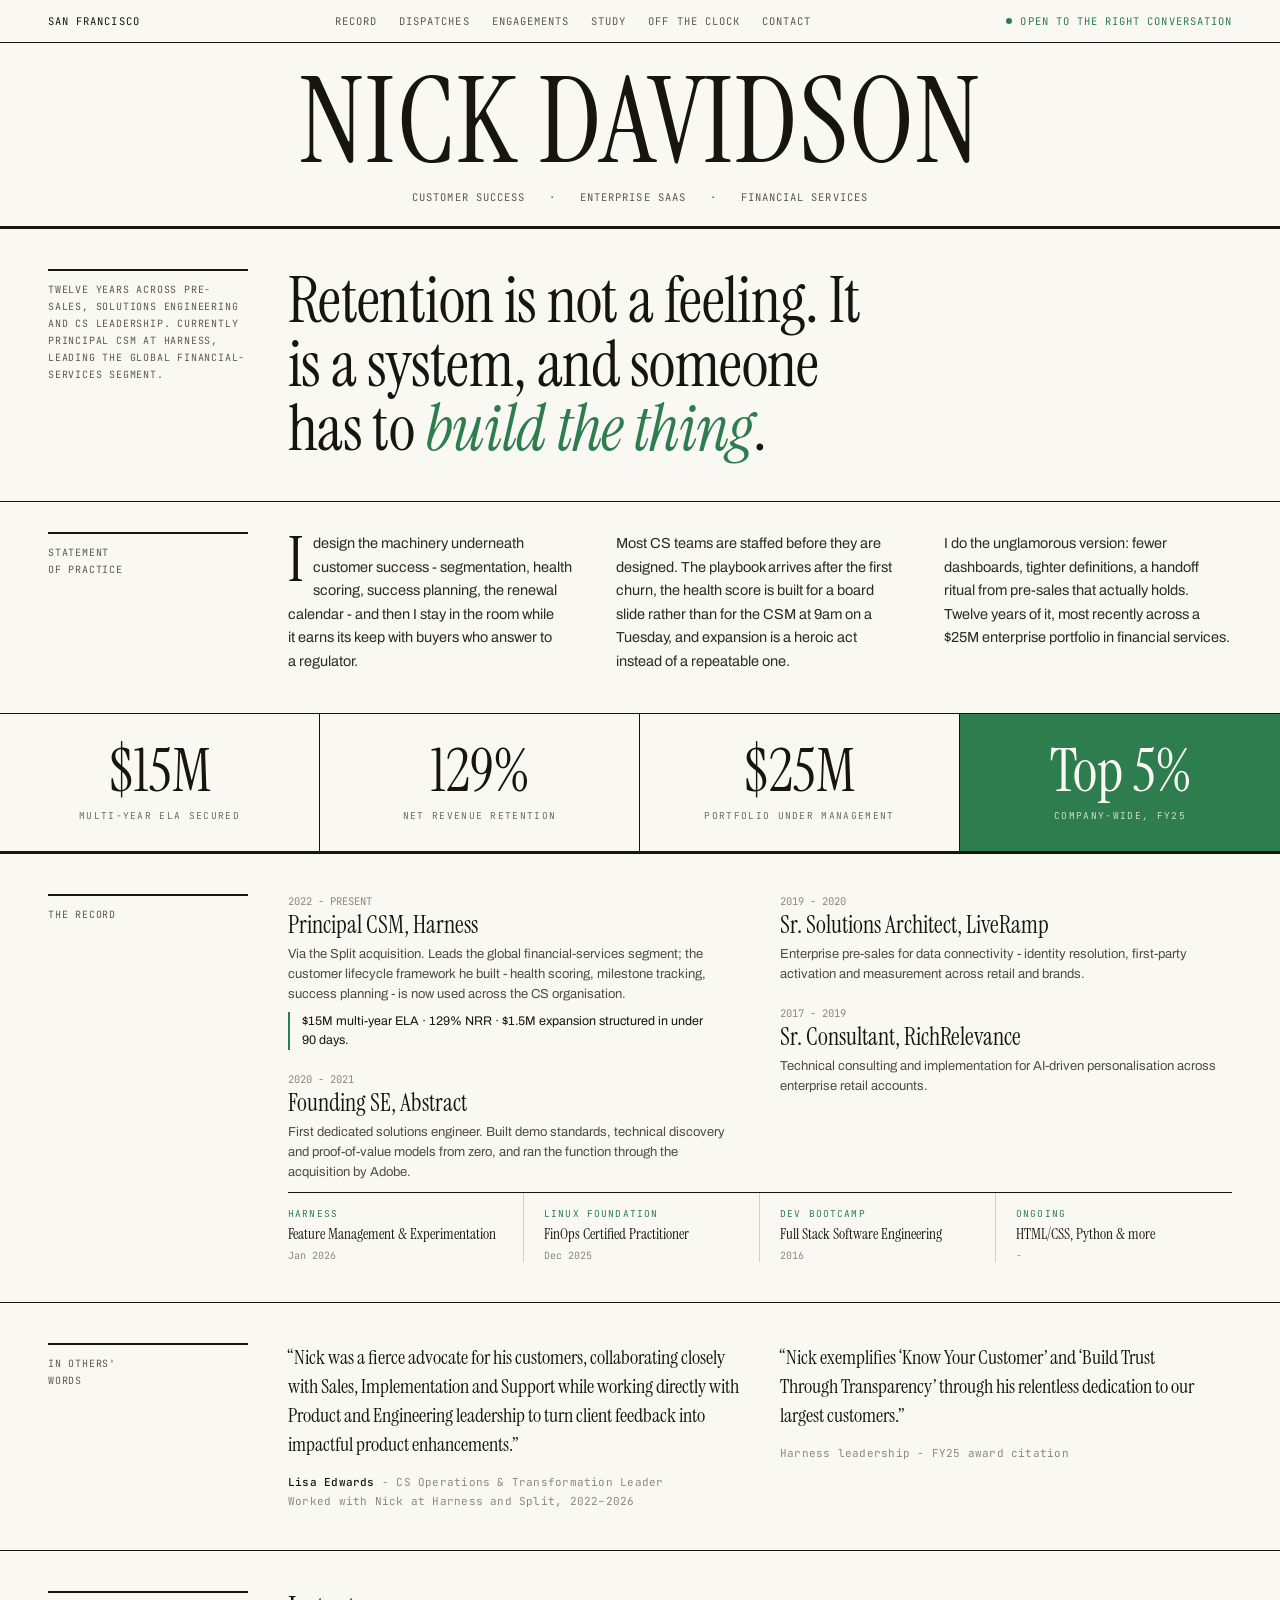
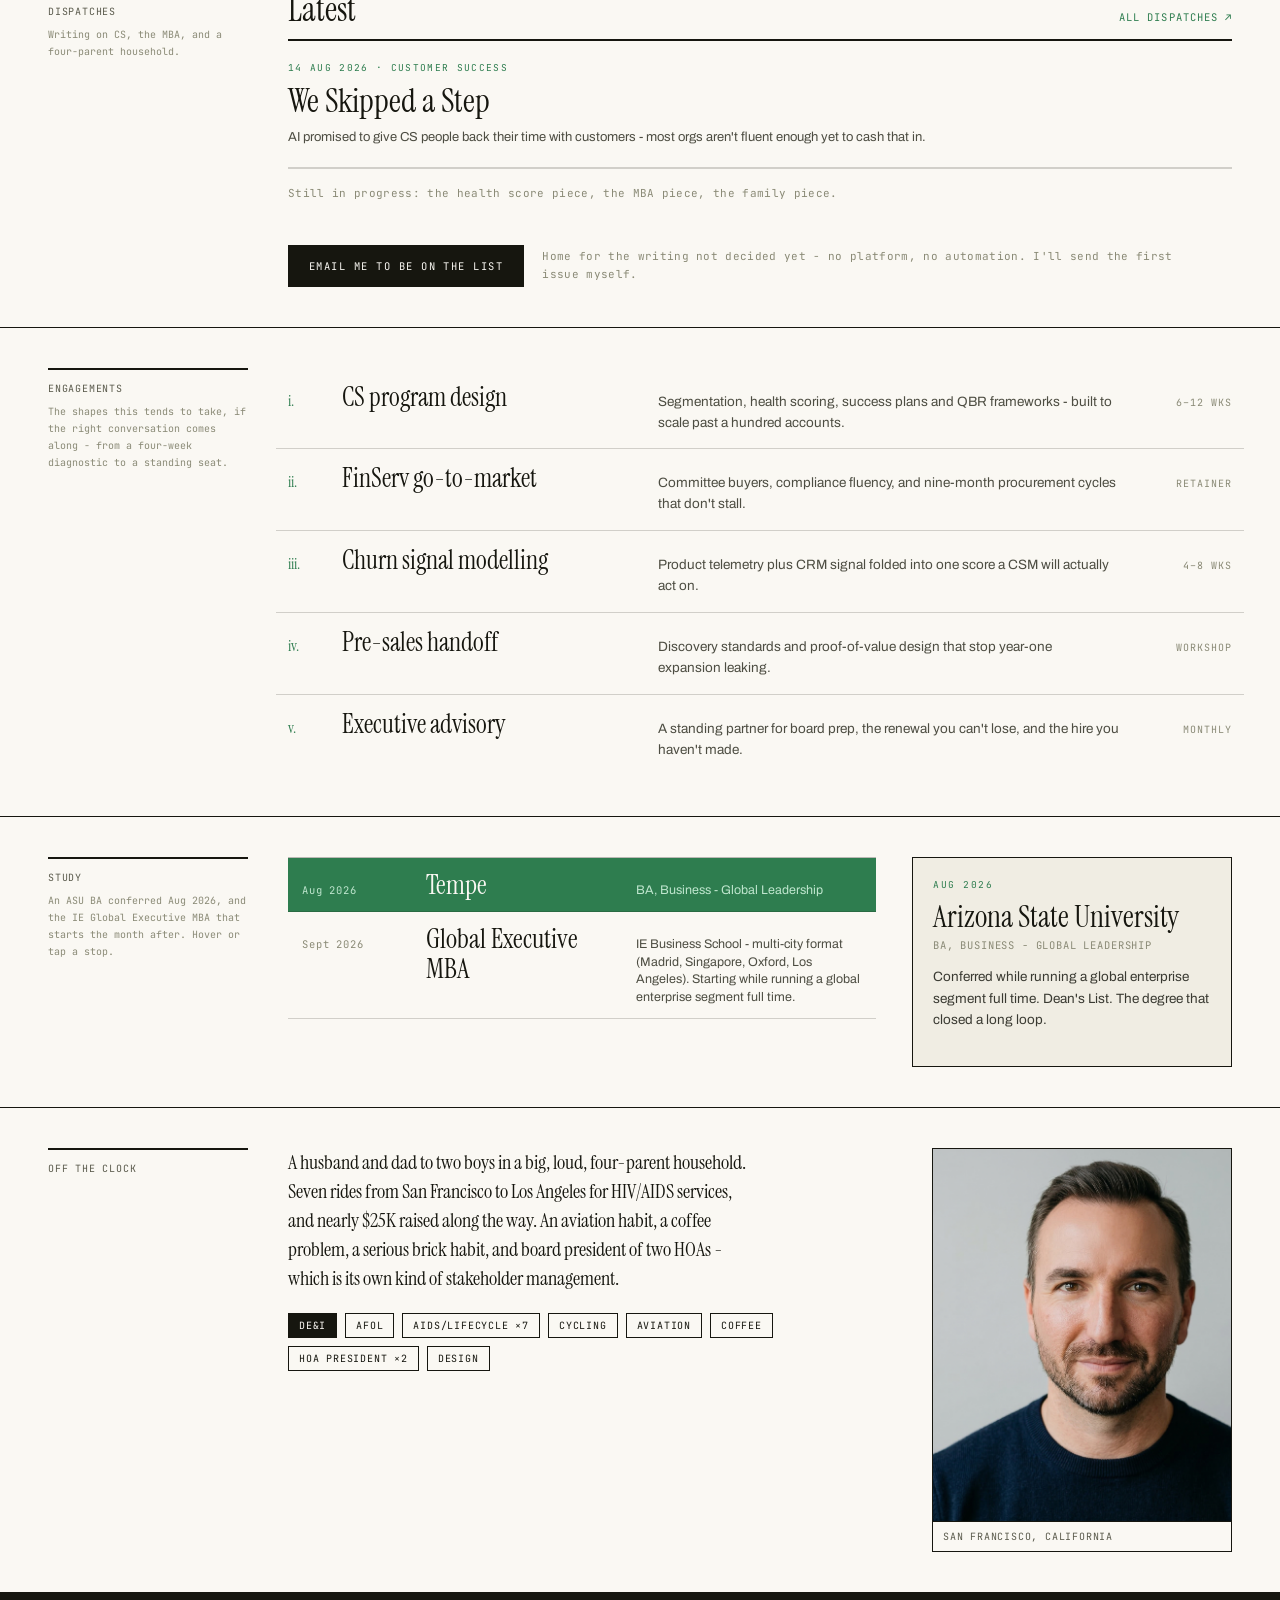
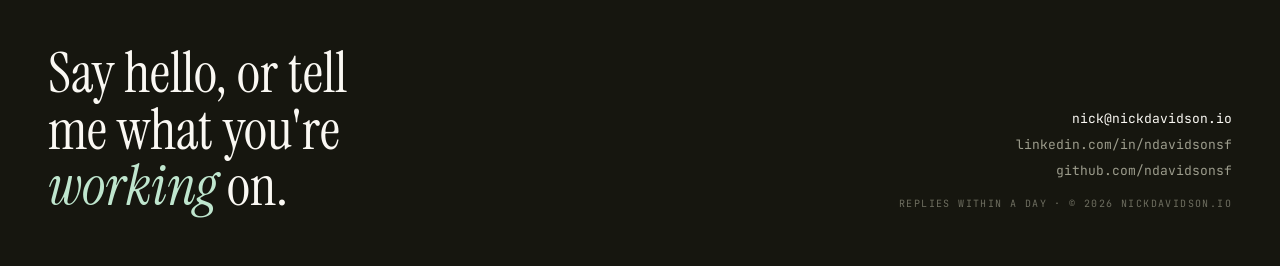
==== index.html @ c52ca53f "rebalance framing: personal site first, open to the right work - reorder sections: record and testim" ====
<!DOCTYPE html>
<html lang="en">
<head>
<meta charset="UTF-8">
<meta name="viewport" content="width=device-width, initial-scale=1.0">
<title>Nick Davidson - Customer Success Architecture</title>
<meta name="description" content="Nick Davidson designs the customer success machinery - segmentation, health scoring, renewal systems - for enterprise SaaS and regulated financial services. Consulting, advisory, and writing.">
<meta property="og:title" content="Nick Davidson - Customer Success Architecture">
<meta property="og:description" content="Retention is not a feeling. It is a system, and someone has to build the thing.">
<meta property="og:url" content="https://nickdavidson.io">
<meta property="og:type" content="website">
<meta property="og:image" content="https://nickdavidson.io/nickheadshot.jpg">
<link rel="icon" type="image/svg+xml" href="data:image/svg+xml,<svg xmlns='http://www.w3.org/2000/svg' viewBox='0 0 32 32'><rect width='32' height='32' fill='%23FAF8F3'/><text x='4' y='24' font-family='Georgia,serif' font-size='20' fill='%232E7D4F'>ND</text></svg>">
<link rel="preconnect" href="https://fonts.googleapis.com">
<link rel="preconnect" href="https://fonts.gstatic.com" crossorigin>
<link href="https://fonts.googleapis.com/css2?family=Instrument+Serif:ital@0;1&family=Archivo:wght@400;500;600&family=JetBrains+Mono:wght@400;500&display=swap" rel="stylesheet">
<link rel="stylesheet" href="style.css">
</head>
<body>
<a class="skip" href="#statement">Skip to content</a>
<div class="wrap">

  <!-- FOLIO / NAV -->
  <header class="folio">
    <span>San Francisco</span>
    <nav>
      <ul class="folio-links">
        <li><a href="#record">Record</a></li>
        <li><a href="#dispatches">Dispatches</a></li>
        <li><a href="#engagements">Engagements</a></li>
        <li><a href="#study">Study</a></li>
        <li><a href="#off">Off the clock</a></li>
        <li><a href="#contact">Contact</a></li>
      </ul>
    </nav>
    <span class="status"><i></i>Open to the right conversation</span>
    <button class="nav-toggle" aria-expanded="false" aria-label="Toggle navigation">Index</button>
  </header>

  <!-- MASTHEAD -->
  <div class="masthead">
    <h1>Nick Davidson</h1>
    <div class="rule-list mono">
      <span>Customer success</span><span>·</span><span>Enterprise SaaS</span><span>·</span><span>Financial services</span>
    </div>
  </div>

  <!-- LEDE -->
  <section class="band lede" id="statement">
    <div class="marg" style="border-top-width:2px">
      Twelve years across pre-sales, solutions engineering and CS leadership. Currently Principal CSM at Harness, leading the global financial-services segment.
    </div>
    <h2 class="reveal">Retention is not a feeling. It is a system, and someone has to <em>build the thing</em>.</h2>
  </section>

  <!-- STATEMENT -->
  <section class="band statement">
    <div class="marg">Statement<br>of practice</div>
    <p>I design the machinery underneath customer success - segmentation, health scoring, success planning, the renewal calendar - and then I stay in the room while it earns its keep with buyers who answer to a regulator.</p>
    <p>Most CS teams are staffed before they are designed. The playbook arrives after the first churn, the health score is built for a board slide rather than for the CSM at 9am on a Tuesday, and expansion is a heroic act instead of a repeatable one.</p>
    <p>I do the unglamorous version: fewer dashboards, tighter definitions, a handoff ritual from pre-sales that actually holds. Twelve years of it, most recently across a $25M enterprise portfolio in financial services.</p>
  </section>

  <!-- FIGURES -->
  <section class="figures" aria-label="Key figures">
    <div class="fig"><b>$15M</b><span>Multi-year ELA secured</span></div>
    <div class="fig"><b>129%</b><span>Net revenue retention</span></div>
    <div class="fig"><b>$25M</b><span>Portfolio under management</span></div>
    <div class="fig"><b>Top 5%</b><span>Company-wide, FY25</span></div>
  </section>

  <!-- RECORD -->
  <section class="band" id="record">
    <div class="marg">The record</div>
    <div class="reveal">
      <div class="record-list">
        <div class="job">
          <div class="when">2022 - PRESENT</div>
          <h4>Principal CSM, Harness</h4>
          <p>Via the Split acquisition. Leads the global financial-services segment; the customer lifecycle framework he built - health scoring, milestone tracking, success planning - is now used across the CS organisation.</p>
          <div class="win">$15M multi-year ELA · 129% NRR · $1.5M expansion structured in under 90 days.</div>
        </div>
        <div class="job">
          <div class="when">2020 - 2021</div>
          <h4>Founding SE, Abstract</h4>
          <p>First dedicated solutions engineer. Built demo standards, technical discovery and proof-of-value models from zero, and ran the function through the acquisition by Adobe.</p>
        </div>
        <div class="job">
          <div class="when">2019 - 2020</div>
          <h4>Sr. Solutions Architect, LiveRamp</h4>
          <p>Enterprise pre-sales for data connectivity - identity resolution, first-party activation and measurement across retail and brands.</p>
        </div>
        <div class="job">
          <div class="when">2017 - 2019</div>
          <h4>Sr. Consultant, RichRelevance</h4>
          <p>Technical consulting and implementation for AI-driven personalisation across enterprise retail accounts.</p>
        </div>
      </div>
      <div class="certs">
        <div class="cert"><div class="issuer">Harness</div><div class="name">Feature Management &amp; Experimentation</div><div class="year">Jan 2026</div></div>
        <div class="cert"><div class="issuer">Linux Foundation</div><div class="name">FinOps Certified Practitioner</div><div class="year">Dec 2025</div></div>
        <div class="cert"><div class="issuer">Dev Bootcamp</div><div class="name">Full Stack Software Engineering</div><div class="year">2016</div></div>
        <div class="cert"><div class="issuer">Ongoing</div><div class="name">HTML/CSS, Python &amp; more</div><div class="year">-</div></div>
      </div>
    </div>
  </section>

  <!-- QUOTES -->
  <section class="band quotes">
    <div class="marg">In others'<br>words</div>
    <div class="reveal">
      <blockquote>“Nick was a fierce advocate for his customers, collaborating closely with Sales, Implementation and Support while working directly with Product and Engineering leadership to turn client feedback into impactful product enhancements.”</blockquote>
      <div class="attr"><strong>Lisa Edwards</strong> - CS Operations &amp; Transformation Leader<br>Worked with Nick at Harness and Split, 2022–2026</div>
    </div>
    <div class="reveal">
      <blockquote>“Nick exemplifies ‘Know Your Customer’ and ‘Build Trust Through Transparency’ through his relentless dedication to our largest customers.”</blockquote>
      <div class="attr">Harness leadership - FY25 award citation</div>
    </div>
  </section>

  <!-- DISPATCHES -->
  <section class="band" id="dispatches">
    <div class="marg">Dispatches<span class="note">Writing on CS, the MBA, and a four-parent household.</span></div>
    <div class="reveal">
      <div class="disp-head">
        <h3>Latest</h3>
        <a class="mono" style="color:var(--green);text-decoration:none" href="/dispatches/">All dispatches ↗</a>
      </div>
      <a class="disp disp-featured" href="/dispatches/we-skipped-a-step.html">
        <div class="kicker">14 Aug 2026 · Customer success</div>
        <h4>We Skipped a Step</h4>
        <p>AI promised to give CS people back their time with customers - most orgs aren't fluent enough yet to cash that in.</p>
      </a>
      <p class="disp-progress">Still in progress: the health score piece, the MBA piece, the family piece.</p>
      <!-- No newsletter platform chosen yet, so this is an honest mailto rather than a
           fake subscribe box. Swap for a real endpoint once the host is decided. -->
      <div class="signup" id="signup">
        <a class="signup-cta" href="mailto:nick@nickdavidson.io?subject=Dispatches">Email me to be on the list</a>
        <span class="fine">Home for the writing not decided yet - no platform, no automation. I'll send the first issue myself.</span>
      </div>
    </div>
  </section>

  <!-- ENGAGEMENTS -->
  <section class="band" id="engagements">
    <div class="marg">Engagements<span class="note">The shapes this tends to take, if the right conversation comes along - from a four-week diagnostic to a standing seat.</span></div>
    <div class="rows reveal">
      <div class="row"><span class="num">i.</span><span class="name">CS program design</span><span class="desc">Segmentation, health scoring, success plans and QBR frameworks - built to scale past a hundred accounts.</span><span class="shape">6–12 wks</span></div>
      <div class="row"><span class="num">ii.</span><span class="name">FinServ go-to-market</span><span class="desc">Committee buyers, compliance fluency, and nine-month procurement cycles that don't stall.</span><span class="shape">Retainer</span></div>
      <div class="row"><span class="num">iii.</span><span class="name">Churn signal modelling</span><span class="desc">Product telemetry plus CRM signal folded into one score a CSM will actually act on.</span><span class="shape">4–8 wks</span></div>
      <div class="row"><span class="num">iv.</span><span class="name">Pre-sales handoff</span><span class="desc">Discovery standards and proof-of-value design that stop year-one expansion leaking.</span><span class="shape">Workshop</span></div>
      <div class="row"><span class="num">v.</span><span class="name">Executive advisory</span><span class="desc">A standing partner for board prep, the renewal you can't lose, and the hire you haven't made.</span><span class="shape">Monthly</span></div>
    </div>
  </section>

  <!-- STUDY -->
  <section class="band" id="study">
    <div class="marg">Study<span class="note">An ASU BA conferred Aug 2026, and the IE Global Executive MBA that starts the month after. Hover or tap a stop.</span></div>
    <div class="study reveal">
      <div class="ledger" role="list">
        <button class="stop" type="button" role="listitem" aria-current="true"
          data-place="Arizona State University" data-label="BA, Business - Global Leadership">
          <span class="when">Aug 2026</span><span class="city">Tempe</span><span class="label">BA, Business - Global Leadership</span>
          <span class="stop-note">Conferred while running a global enterprise segment full time. Dean's List. The degree that closed a long loop.</span>
        </button>
        <button class="stop" type="button" role="listitem"
          data-place="IE Business School" data-label="Global Executive MBA - multi-city format">
          <span class="when">Sept 2026</span><span class="city">Global Executive MBA</span><span class="label">IE Business School - multi-city format (Madrid, Singapore, Oxford, Los Angeles). Starting while running a global enterprise segment full time.</span>
          <span class="stop-note">A multi-city Executive MBA run over fifteen months across four countries, begun without stepping back from the day job. The residency-by-residency itinerary gets built back out here as each term is completed.</span>
        </button>
        <!-- The six-stop residency itinerary below is kept for later. As each term is
             actually completed it moves back into the ledger above as its own stop,
             ideally alongside a Dispatch about that residency. Source: IE GXMBA
             programme structure - Madrid 13-25 Sep 26 · Singapore 17-23 Jan 27 ·
             Oxford 12-17 Apr 27 · Los Angeles 25-31 Jul 27 · Madrid 13-17 Dec 27.
        <button class="stop" type="button" role="listitem"
          data-place="IE Business School, Madrid" data-label="Term 1 - Leadership Foundations">
          <span class="when">Sept 2026</span><span class="city">Madrid</span><span class="label">Term 1 - Leadership Foundations</span>
          <span class="stop-note">Two weeks on campus to open the programme: leading people in global organisations, economic environment and country analysis, financial accounting. The cohort forms here.</span>
        </button>
        <button class="stop" type="button" role="listitem"
          data-place="IE Business School, Singapore" data-label="Term 2 - Strategic Execution">
          <span class="when">Jan 2027</span><span class="city">Singapore</span><span class="label">Term 2 - Strategic Execution</span>
          <span class="stop-note">Competitive and corporate strategy, strategy implementation, marketing and managerial accounting - taught in the region where a lot of my accounts' expansion roadmaps actually get decided.</span>
        </button>
        <button class="stop" type="button" role="listitem"
          data-place="IE Business School, Oxford" data-label="Term 3 - Advanced Decision Making">
          <span class="when">Apr 2027</span><span class="city">Oxford</span><span class="label">Term 3 - Advanced Decision Making</span>
          <span class="stop-note">Purpose-driven organisations, entrepreneurial management for executives, global operations and supply chain. The half of the programme closest to the advisory work I want to be doing by 2028.</span>
        </button>
        <button class="stop" type="button" role="listitem"
          data-place="UCLA, Los Angeles" data-label="Term 3 - Digital innovation &amp; analytics">
          <span class="when">July 2027</span><span class="city">Los Angeles</span><span class="label">Term 3 - Digital innovation &amp; analytics</span>
          <span class="stop-note">Financial management, digital innovation and business data analytics - taught two hours from where seven of my rides down the coast have ended.</span>
        </button>
        <button class="stop" type="button" role="listitem"
          data-place="IE Business School, Madrid" data-label="Term 4 - Leadership in Action">
          <span class="when">Dec 2027</span><span class="city">Madrid</span><span class="label">Term 4 - CEO Challenge &amp; graduation</span>
          <span class="stop-note">Board leadership module, the CEO Challenge final project and exam, then the hood. Fifteen months, four countries, one very patient family.</span>
        </button>
        -->
      </div>
      <aside class="panel" aria-live="polite">
        <div class="when">Aug 2026</div>
        <h4>Arizona State University</h4>
        <div class="label">BA, Business - Global Leadership</div>
        <p>Conferred while running a global enterprise segment full time. Dean's List. The degree that closed a long loop.</p>
      </aside>
    </div>
  </section>

  <!-- OFF THE CLOCK -->
  <section class="band" id="off">
    <div class="marg">Off the clock</div>
    <div class="off reveal">
      <div>
        <p class="lead">A husband and dad to two boys in a big, loud, four-parent household. Seven rides from San Francisco to Los Angeles for HIV/AIDS services, and nearly $25K raised along the way. An aviation habit, a coffee problem, a serious brick habit, and board president of two HOAs - which is its own kind of stakeholder management.</p>
        <ul class="tags">
          <li class="on">DE&amp;I</li>
          <li>AFOL</li>
          <li>AIDS/LifeCycle ×7</li>
          <li>Cycling</li>
          <li>Aviation</li>
          <li>Coffee</li>
          <li>HOA president ×2</li>
          <li>Design</li>
        </ul>
      </div>
      <figure>
        <img src="nickheadshot.jpg" alt="Nick Davidson" width="600" height="750">
        <figcaption>San Francisco, California</figcaption>
      </figure>
    </div>
  </section>

  <!-- COLOPHON -->
  <footer class="colophon" id="contact">
    <h2>Say hello, or tell me what you're <em>working</em> on.</h2>
    <div class="contact">
      <a href="mailto:nick@nickdavidson.io">nick@nickdavidson.io</a>
      <a href="https://linkedin.com/in/ndavidsonsf" target="_blank" rel="noopener">linkedin.com/in/ndavidsonsf</a>
      <a href="https://github.com/ndavidsonsf" target="_blank" rel="noopener">github.com/ndavidsonsf</a>
      <div class="fine">Replies within a day · © 2026 nickdavidson.io</div>
    </div>
  </footer>

</div>
<script src="main.js"></script>
</body>
</html>
---- style.css ----
/* nickdavidson.io — broadsheet edition
   Palette, type and layout for a print-inspired single page.
   No build step. Edit values in :root to reskin. */

:root{
  --ink:#16160F;
  --paper:#FAF8F3;
  --paper2:#F0EDE3;
  --green:#2E7D4F;
  --green-lt:#BFE6CE;
  --dim:#4D4D42;
  --mid:#5A5A4C;
  --faint:#8A8A76;
  --rule:rgba(22,22,15,.18);
  --rule-2:rgba(22,22,15,.28);
  --gutter:200px;
  --pad:48px;
  --serif:'Instrument Serif',Georgia,'Times New Roman',serif;
  --sans:Archivo,system-ui,-apple-system,sans-serif;
  --mono:'JetBrains Mono',ui-monospace,Menlo,monospace;
}

*{box-sizing:border-box}
html{scroll-behavior:smooth}
body{
  margin:0;background:var(--paper);color:var(--ink);
  font:400 16px/1.6 var(--sans);
  -webkit-font-smoothing:antialiased;text-wrap:pretty;
}
img{display:block;max-width:100%}
em{font-style:italic;color:var(--green)}
a{color:var(--ink)}
a:hover{color:var(--green)}
.wrap{max-width:1280px;margin:0 auto;border-left:1px solid var(--ink);border-right:1px solid var(--ink);background:var(--paper)}
@media (max-width:1320px){.wrap{border-left:0;border-right:0}}

/* ---- shared editorial primitives ---- */
.mono{font:400 10.5px/1.7 var(--mono);letter-spacing:.1em;text-transform:uppercase}
.band{display:grid;grid-template-columns:var(--gutter) 1fr;gap:40px;padding:40px var(--pad);border-bottom:1px solid var(--ink)}
.band > .marg{font:400 10px/1.7 var(--mono);letter-spacing:.08em;text-transform:uppercase;color:var(--mid);border-top:2px solid var(--ink);padding-top:10px}
.marg .note{display:block;text-transform:none;letter-spacing:0;color:var(--faint);margin-top:6px}
.skip{position:absolute;left:-9999px}
.skip:focus{position:static;display:block;padding:10px var(--pad);background:var(--ink);color:var(--paper)}

/* ---- folio / nav ---- */
.folio{
  position:sticky;top:0;z-index:20;background:var(--paper);
  display:flex;justify-content:space-between;align-items:center;gap:16px;
  padding:14px var(--pad);border-bottom:1px solid var(--ink);
  font:400 10.5px var(--mono);letter-spacing:.1em;text-transform:uppercase;
}
.folio-links{display:flex;gap:22px;list-style:none;margin:0;padding:0}
.folio-links a{text-decoration:none;color:var(--mid);padding-bottom:2px;border-bottom:1px solid transparent;transition:color .18s,border-color .18s}
.folio-links a:hover{color:var(--ink);border-color:var(--ink)}
.status{display:inline-flex;align-items:center;gap:8px;color:var(--green);white-space:nowrap}
.status i{width:6px;height:6px;background:var(--green);border-radius:50%;display:block;animation:pulse 2.4s ease-in-out infinite}
@keyframes pulse{0%,100%{opacity:1;transform:scale(1)}50%{opacity:.35;transform:scale(.8)}}
.nav-toggle{display:none;background:none;border:1px solid var(--ink);padding:6px 10px;font:inherit;letter-spacing:.1em;text-transform:uppercase;cursor:pointer;color:var(--ink)}

/* ---- masthead ---- */
.masthead{padding:26px var(--pad) 20px;border-bottom:3px solid var(--ink);text-align:center}
.masthead h1{
  font:400 clamp(46px,10.5vw,120px)/.88 var(--serif);
  letter-spacing:.01em;margin:0;text-transform:uppercase;
}
.masthead .rule-list{display:flex;justify-content:center;flex-wrap:wrap;gap:10px 24px;margin-top:14px;color:var(--mid)}

/* ---- lede ---- */
.lede h2{font:400 clamp(30px,5vw,74px)/1 var(--serif);margin:0;letter-spacing:-.01em;max-width:20ch}
.statement{grid-template-columns:var(--gutter) repeat(3,1fr);padding-top:30px}
.statement p{margin:0;font:400 14.5px/1.62 var(--sans);color:#2C2C25}
.statement p:first-of-type::first-letter{
  float:left;font:400 62px/.72 var(--serif);padding:6px 10px 0 0;color:var(--ink);
}

/* ---- figures ---- */
.figures{display:grid;grid-template-columns:repeat(4,1fr);border-bottom:3px solid var(--ink)}
.fig{padding:28px 20px;text-align:center;border-right:1px solid var(--ink);transition:background .18s,color .18s}
.fig:last-child{border-right:0;background:var(--green);color:var(--paper)}
.fig:hover{background:var(--ink);color:var(--paper)}
.fig b{display:block;font:400 clamp(38px,4.6vw,64px)/1 var(--serif);font-variant-numeric:tabular-nums;font-weight:400}
.fig span{display:block;font:400 9.5px/1.5 var(--mono);letter-spacing:.14em;text-transform:uppercase;margin-top:8px;opacity:.62}
.fig:last-child span{opacity:.78}

/* ---- engagement rows ---- */
.rows{border-top:0}
.row{
  display:flex;gap:26px;align-items:baseline;padding:15px 12px;margin:0 -12px;
  border-bottom:1px solid var(--rule);transition:background .2s,padding-left .2s;
}
.row:last-child{border-bottom:0}
.row:hover{background:var(--paper2);padding-left:26px}
.row .num{font:400 15px var(--serif);color:var(--green);width:28px;flex:none}
.row .name{font:400 26px/1.15 var(--serif);width:290px;flex:none}
.row .desc{font:400 13.5px/1.55 var(--sans);color:var(--dim);flex:1}
.row .shape{font:400 10px var(--mono);letter-spacing:.1em;text-transform:uppercase;color:var(--faint);width:82px;flex:none;text-align:right}

/* ---- quotes ---- */
.quotes{grid-template-columns:var(--gutter) 1fr 1fr}
blockquote{margin:0;font:400 clamp(19px,1.6vw,23px)/1.42 var(--serif);color:var(--ink)}
.attr{font:400 11px/1.7 var(--mono);color:var(--faint);margin-top:14px;text-transform:none;letter-spacing:.02em}
.attr strong{color:var(--ink);font-weight:500}

/* ---- dispatches ---- */
.kicker{font:400 9.5px var(--mono);letter-spacing:.14em;text-transform:uppercase;color:var(--green)}
.disp-head{display:flex;justify-content:space-between;align-items:baseline;gap:24px;border-bottom:2px solid var(--ink);padding-bottom:10px}
.disp-head h3{font:400 clamp(24px,2.8vw,34px)/1.1 var(--serif);margin:0}
.disp-grid{display:grid;grid-template-columns:1fr 1fr}
.disp{
  display:block;text-decoration:none;color:inherit;padding:20px;
  border-bottom:1px solid var(--rule);transition:background .2s;
}
.disp:nth-child(odd){padding-left:0;border-right:1px solid var(--rule)}
.disp:nth-child(even){padding-right:0}
.disp:nth-last-child(-n+2){border-bottom:0}
.disp:hover{background:var(--paper2);color:inherit}
.disp h4{font:400 clamp(21px,2vw,25px)/1.15 var(--serif);margin:8px 0 0;font-weight:400}
.disp p{font:400 13px/1.55 var(--sans);color:var(--dim);margin:7px 0 0}
.disp-featured{padding:20px 0}
.disp-featured h4{font-size:clamp(26px,2.6vw,34px)}
.disp-progress{font:400 11px/1.6 var(--mono);letter-spacing:.03em;color:var(--faint);margin:0;padding:16px 0;border-top:1px solid var(--rule)}
.archive-list .disp{padding:20px 0}
.signup{display:flex;flex-wrap:wrap;gap:14px 18px;margin-top:26px;align-items:center;scroll-margin-top:80px}
.signup-cta{
  background:var(--ink);color:var(--paper);border:1px solid var(--ink);text-decoration:none;
  padding:13px 20px;font:400 10.5px var(--mono);letter-spacing:.14em;text-transform:uppercase;
  transition:background .18s,border-color .18s;
}
.signup-cta:hover{background:var(--green);border-color:var(--green);color:var(--paper)}
.signup .fine{flex:1 1 260px;font:400 11px/1.6 var(--mono);letter-spacing:.03em;color:var(--faint)}

/* ---- article (dispatch post) ---- */
.article-body{max-width:640px}
.article-body h1{font:400 clamp(34px,5.4vw,64px)/1.05 var(--serif);margin:0;letter-spacing:-.01em;max-width:16ch}
.article-body .kicker{display:block;margin-top:14px}
.article-body > p{font:400 15px/1.72 var(--sans);color:#2C2C25;margin:22px 0 0}
.article-body h2{font:400 clamp(21px,2.2vw,26px)/1.2 var(--serif);margin:42px 0 0;font-weight:400}
.article-foot{margin-top:44px;padding-top:16px;border-top:1px solid var(--rule)}

/* ---- record ---- */
.record-list{columns:2;column-gap:40px}
.job{break-inside:avoid;margin-bottom:22px}
.job .when{font:400 10.5px var(--mono);color:var(--faint)}
.job h4{font:400 24px/1.15 var(--serif);margin:3px 0 0;font-weight:400}
.job p{font:400 13px/1.55 var(--sans);color:var(--dim);margin:5px 0 0}
.job .win{font:400 12.5px/1.5 var(--sans);color:var(--ink);margin-top:8px;padding-left:12px;border-left:2px solid var(--green)}
.certs{display:grid;grid-template-columns:repeat(4,1fr);gap:0;margin-top:10px;border-top:1px solid var(--ink)}
.cert{padding:14px 20px 0;border-right:1px solid var(--rule)}
.cert:first-child{padding-left:0}
.cert:last-child{padding-right:0;border-right:0}
.cert .issuer{font:400 9.5px var(--mono);letter-spacing:.12em;text-transform:uppercase;color:var(--green)}
.cert .name{font:400 15px/1.3 var(--serif);margin-top:5px}
.cert .year{font:400 10px var(--mono);color:var(--faint);margin-top:4px}

/* ---- study ledger ---- */
.study{display:grid;grid-template-columns:minmax(0,1fr) 320px;gap:36px;align-items:start}
.ledger{border-top:1px solid var(--rule-2)}
.stop{
  display:flex;align-items:baseline;gap:20px;width:100%;text-align:left;
  padding:12px 14px;border:0;border-bottom:1px solid var(--rule);
  background:none;color:var(--ink);font:inherit;cursor:pointer;
  transition:background .2s,color .2s;
}
.stop:hover{background:var(--paper2)}
.stop[aria-current="true"]{background:var(--green);color:var(--paper)}
.stop .when{font:400 10.5px var(--mono);letter-spacing:.08em;width:104px;flex:none;color:var(--faint)}
.stop .city{font:400 27px/1.1 var(--serif);width:190px;flex:none}
.stop .label{font:400 12.5px/1.4 var(--sans);color:var(--dim);flex:1}
.stop[aria-current="true"] .when,.stop[aria-current="true"] .label{color:var(--green-lt)}
.panel{border:1px solid var(--ink);padding:20px;background:var(--paper2);min-height:210px}
.panel .when{font:400 9.5px var(--mono);letter-spacing:.16em;text-transform:uppercase;color:var(--green)}
.panel h4{font:400 30px/1.05 var(--serif);margin:10px 0 0;font-weight:400}
.panel .label{font:400 10.5px var(--mono);letter-spacing:.08em;text-transform:uppercase;color:var(--faint);margin-top:6px}
.panel p{font:400 13.5px/1.6 var(--sans);color:#3A3A32;margin:14px 0 0}
.panel .courses{font:400 11px/1.75 var(--mono);color:var(--mid);margin-top:16px;padding-top:12px;border-top:1px solid var(--rule-2)}
.stop-note{display:none}
body:not(.js-loaded) .panel{display:none}
body:not(.js-loaded) .stop-note{display:block;font:400 13px/1.55 var(--sans);color:var(--dim);padding:0 14px 12px}
body:not(.js-loaded) .study{grid-template-columns:minmax(0,1fr)}

/* ---- off the clock ---- */
.off{display:grid;grid-template-columns:minmax(0,1fr) 300px;gap:40px;align-items:start}
.off .lead{margin:0;font:400 clamp(17px,1.7vw,20px)/1.45 var(--serif);max-width:52ch}
.tags{display:flex;flex-wrap:wrap;gap:8px;margin-top:20px;padding:0;list-style:none}
.tags li{font:400 10px var(--mono);letter-spacing:.08em;text-transform:uppercase;border:1px solid var(--ink);padding:5px 10px;transition:background .18s,color .18s,border-color .18s}
.tags li:hover{background:var(--ink);color:var(--paper)}
.tags li.on{background:var(--ink);color:var(--paper)}
.tags li.on:hover{background:var(--green);border-color:var(--green)}
figure{margin:0;border:1px solid var(--ink)}
figure img{width:100%;height:100%;object-fit:cover;object-position:top;aspect-ratio:4/5}
figcaption{font:400 10px var(--mono);letter-spacing:.08em;text-transform:uppercase;color:var(--mid);padding:8px 10px;border-top:1px solid var(--ink)}

/* ---- colophon / contact ---- */
.colophon{background:var(--ink);color:var(--paper);padding:52px var(--pad);display:flex;justify-content:space-between;align-items:flex-end;gap:40px;flex-wrap:wrap}
.colophon h2{font:400 clamp(30px,4.4vw,60px)/1 var(--serif);margin:0;max-width:16ch}
.colophon h2 em{color:var(--green-lt)}
.contact{font:400 13px/2 var(--mono);text-align:right;display:flex;flex-direction:column}
.contact a{color:var(--paper);text-decoration:none;transition:color .18s}
.contact a + a{color:#9C9C8C}
.contact a:hover{color:#7BD5A0}
.contact .fine{font-size:10px;letter-spacing:.14em;text-transform:uppercase;color:#6E6E60;margin-top:10px}

/* ---- reveal ---- */
body.js-loaded .reveal{opacity:0;transform:translateY(14px);transition:opacity .7s ease,transform .7s ease}
body.js-loaded .reveal.visible{opacity:1;transform:none}
@media (prefers-reduced-motion:reduce){
  html{scroll-behavior:auto}
  body.js-loaded .reveal{opacity:1;transform:none;transition:none}
  .status i{animation:none}
}

/* ---- responsive ---- */
@media (max-width:1080px){
  :root{--gutter:150px;--pad:36px}
  .row .name{width:220px}
  .study{grid-template-columns:minmax(0,1fr) 280px}
  .stop{flex-wrap:wrap;gap:6px 16px}
  .stop .city{width:auto;flex:1 1 auto}
  .stop .label{flex:1 1 100%}
}
@media (max-width:900px){
  :root{--pad:22px}
  .folio{flex-wrap:wrap}
  .folio-links{display:none;flex:1 1 100%;flex-direction:column;gap:0;border-top:1px solid var(--rule);margin-top:12px}
  .folio.open .folio-links{display:flex}
  .folio-links a{display:block;padding:12px 0;border-bottom:1px solid var(--rule)}
  .nav-toggle{display:block;order:3}
  .band,.statement,.quotes{grid-template-columns:1fr;gap:22px}
  .band > .marg{border-top:2px solid var(--ink)}
  .figures{grid-template-columns:1fr 1fr}
  .fig:nth-child(2n){border-right:0}
  .fig:nth-child(-n+2){border-bottom:1px solid var(--ink)}
  .row{flex-wrap:wrap;gap:8px 16px}
  .row .name{width:auto;flex:1 1 auto}
  .row .desc{flex:1 1 100%}
  .row .shape{text-align:left;order:5}
  .row:hover{padding-left:12px}
  .disp-grid{grid-template-columns:1fr}
  .disp,.disp:nth-child(odd),.disp:nth-child(even){padding:18px 0;border-right:0;border-bottom:1px solid var(--rule)}
  .disp:last-child{border-bottom:0}
  .record-list{columns:1}
  .certs{grid-template-columns:1fr 1fr}
  .cert{padding:14px 20px 14px 0;border-bottom:1px solid var(--rule)}
  .cert:nth-child(2n){border-right:0;padding-right:0}
  .cert:nth-child(2n+1){padding-left:0}
  .study,.off{grid-template-columns:minmax(0,1fr)}
  .stop{flex-wrap:wrap;gap:6px 16px}
  .stop .city{width:auto}
  .stop .label{flex:1 1 100%}
  figure img{aspect-ratio:3/2}
  .colophon{padding:40px var(--pad)}
  .contact{text-align:left}
}
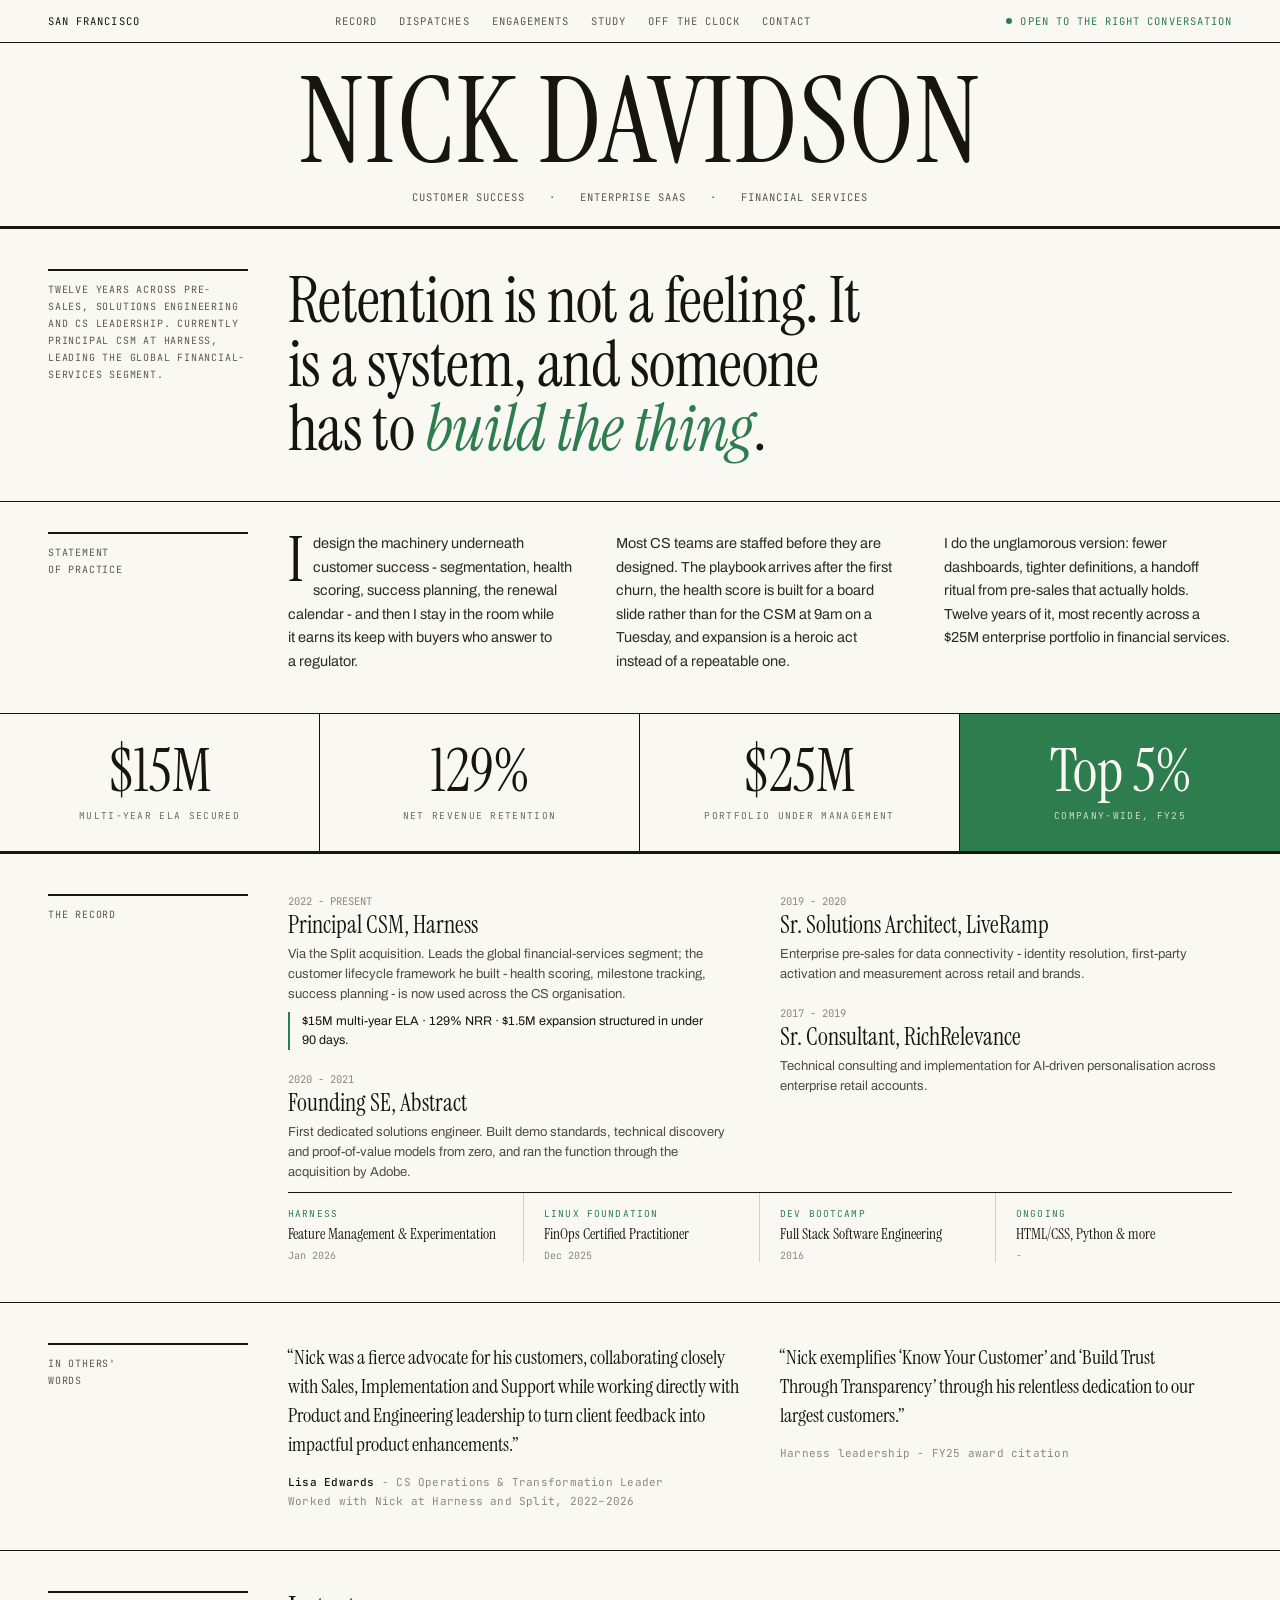
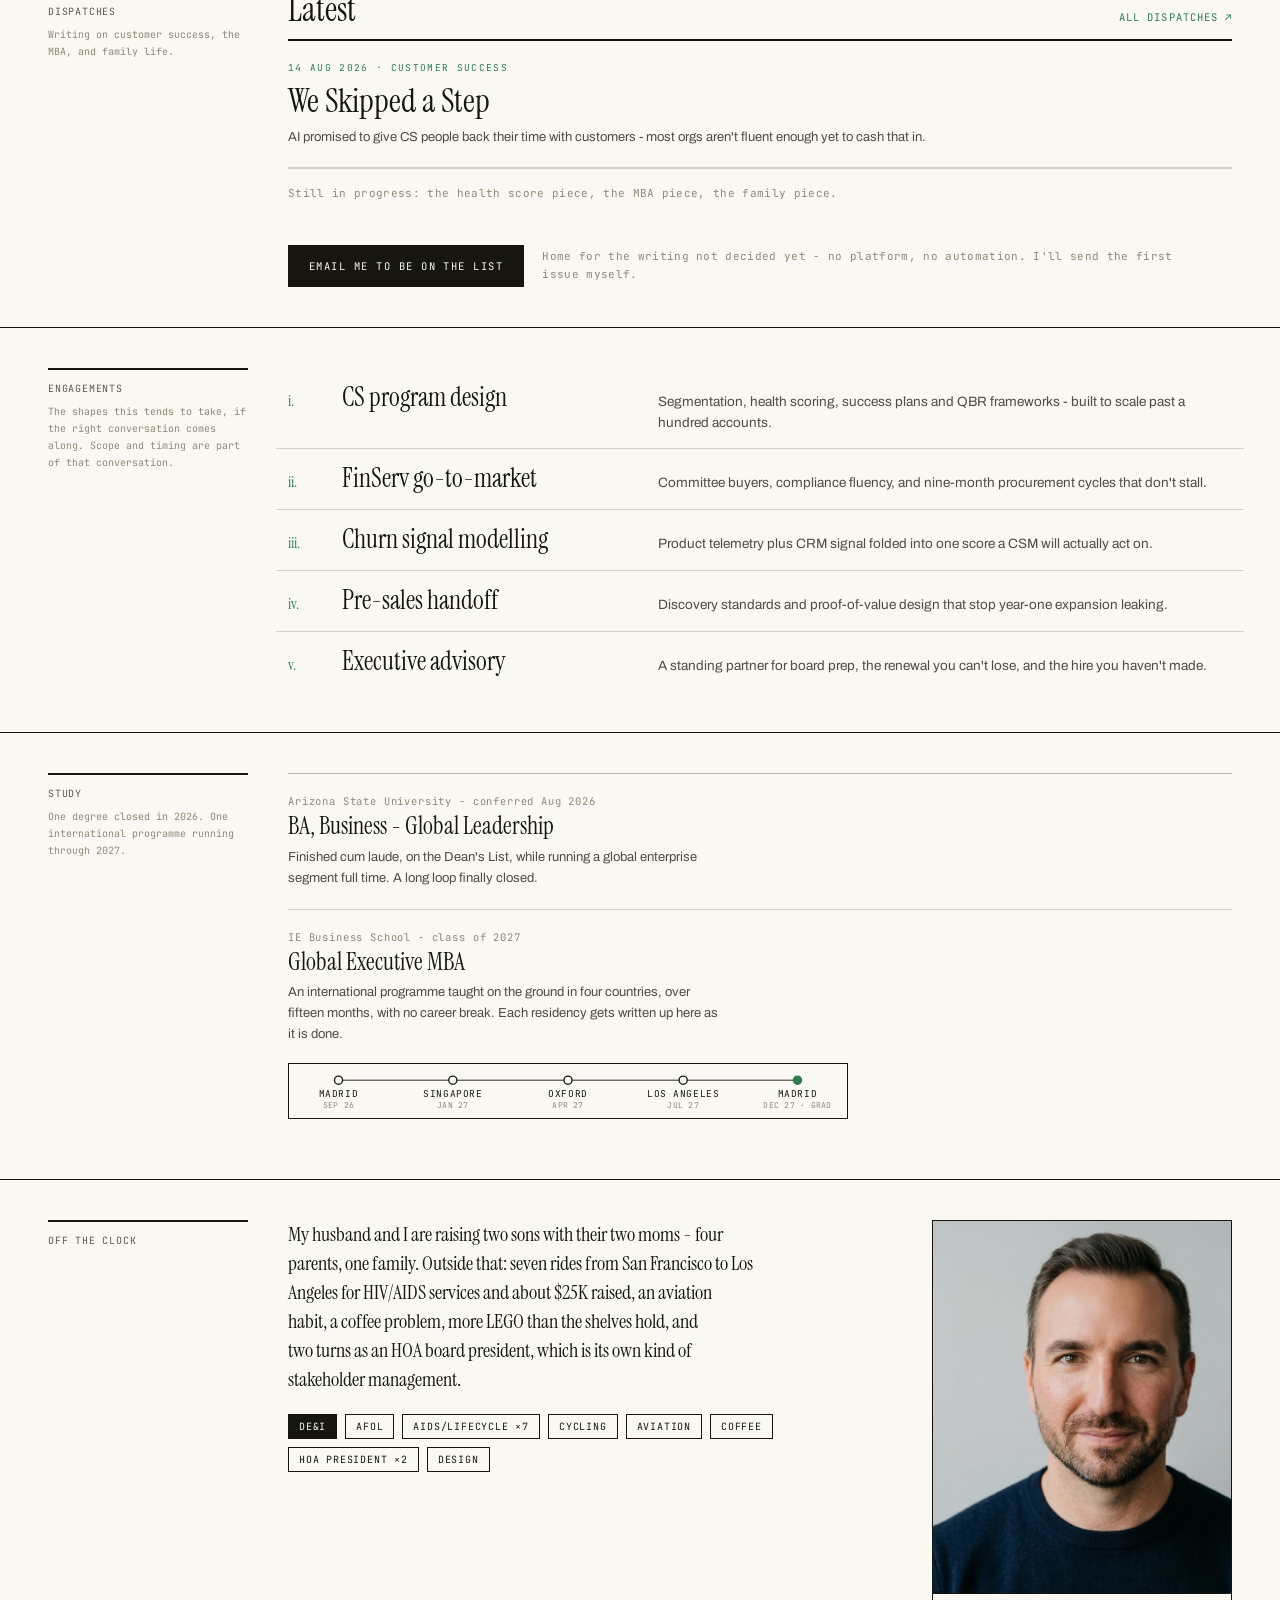
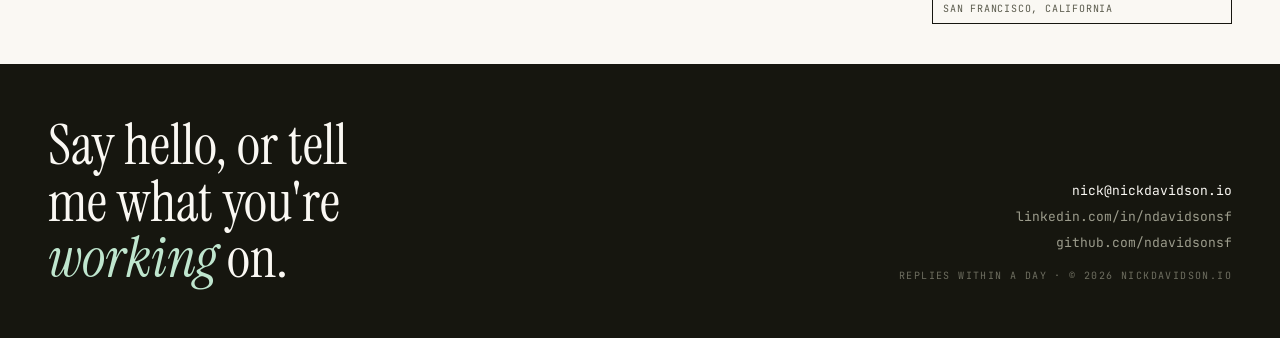
==== commit c07fdc5b: "study redesign, off-the-clock rewrite, drop engagement timing tags - study: rebuilt to match the Rec" ====
--- a/index.html
+++ b/index.html
@@ -120,7 +120,7 @@
 
   <!-- DISPATCHES -->
   <section class="band" id="dispatches">
-    <div class="marg">Dispatches<span class="note">Writing on CS, the MBA, and a four-parent household.</span></div>
+    <div class="marg">Dispatches<span class="note">Writing on customer success, the MBA, and family life.</span></div>
     <div class="reveal">
       <div class="disp-head">
         <h3>Latest</h3>
@@ -143,78 +143,76 @@
 
   <!-- ENGAGEMENTS -->
   <section class="band" id="engagements">
-    <div class="marg">Engagements<span class="note">The shapes this tends to take, if the right conversation comes along - from a four-week diagnostic to a standing seat.</span></div>
+    <div class="marg">Engagements<span class="note">The shapes this tends to take, if the right conversation comes along. Scope and timing are part of that conversation.</span></div>
     <div class="rows reveal">
-      <div class="row"><span class="num">i.</span><span class="name">CS program design</span><span class="desc">Segmentation, health scoring, success plans and QBR frameworks - built to scale past a hundred accounts.</span><span class="shape">6–12 wks</span></div>
-      <div class="row"><span class="num">ii.</span><span class="name">FinServ go-to-market</span><span class="desc">Committee buyers, compliance fluency, and nine-month procurement cycles that don't stall.</span><span class="shape">Retainer</span></div>
-      <div class="row"><span class="num">iii.</span><span class="name">Churn signal modelling</span><span class="desc">Product telemetry plus CRM signal folded into one score a CSM will actually act on.</span><span class="shape">4–8 wks</span></div>
-      <div class="row"><span class="num">iv.</span><span class="name">Pre-sales handoff</span><span class="desc">Discovery standards and proof-of-value design that stop year-one expansion leaking.</span><span class="shape">Workshop</span></div>
-      <div class="row"><span class="num">v.</span><span class="name">Executive advisory</span><span class="desc">A standing partner for board prep, the renewal you can't lose, and the hire you haven't made.</span><span class="shape">Monthly</span></div>
+      <div class="row"><span class="num">i.</span><span class="name">CS program design</span><span class="desc">Segmentation, health scoring, success plans and QBR frameworks - built to scale past a hundred accounts.</span></div>
+      <div class="row"><span class="num">ii.</span><span class="name">FinServ go-to-market</span><span class="desc">Committee buyers, compliance fluency, and nine-month procurement cycles that don't stall.</span></div>
+      <div class="row"><span class="num">iii.</span><span class="name">Churn signal modelling</span><span class="desc">Product telemetry plus CRM signal folded into one score a CSM will actually act on.</span></div>
+      <div class="row"><span class="num">iv.</span><span class="name">Pre-sales handoff</span><span class="desc">Discovery standards and proof-of-value design that stop year-one expansion leaking.</span></div>
+      <div class="row"><span class="num">v.</span><span class="name">Executive advisory</span><span class="desc">A standing partner for board prep, the renewal you can't lose, and the hire you haven't made.</span></div>
     </div>
   </section>
 
   <!-- STUDY -->
   <section class="band" id="study">
-    <div class="marg">Study<span class="note">An ASU BA conferred Aug 2026, and the IE Global Executive MBA that starts the month after. Hover or tap a stop.</span></div>
+    <div class="marg">Study<span class="note">One degree closed in 2026. One international programme running through 2027.</span></div>
     <div class="study reveal">
-      <div class="ledger" role="list">
-        <button class="stop" type="button" role="listitem" aria-current="true"
-          data-place="Arizona State University" data-label="BA, Business - Global Leadership">
-          <span class="when">Aug 2026</span><span class="city">Tempe</span><span class="label">BA, Business - Global Leadership</span>
-          <span class="stop-note">Conferred while running a global enterprise segment full time. Dean's List. The degree that closed a long loop.</span>
-        </button>
-        <button class="stop" type="button" role="listitem"
-          data-place="IE Business School" data-label="Global Executive MBA - multi-city format">
-          <span class="when">Sept 2026</span><span class="city">Global Executive MBA</span><span class="label">IE Business School - multi-city format (Madrid, Singapore, Oxford, Los Angeles). Starting while running a global enterprise segment full time.</span>
-          <span class="stop-note">A multi-city Executive MBA run over fifteen months across four countries, begun without stepping back from the day job. The residency-by-residency itinerary gets built back out here as each term is completed.</span>
-        </button>
-        <!-- The six-stop residency itinerary below is kept for later. As each term is
-             actually completed it moves back into the ledger above as its own stop,
-             ideally alongside a Dispatch about that residency. Source: IE GXMBA
-             programme structure - Madrid 13-25 Sep 26 · Singapore 17-23 Jan 27 ·
-             Oxford 12-17 Apr 27 · Los Angeles 25-31 Jul 27 · Madrid 13-17 Dec 27.
-        <button class="stop" type="button" role="listitem"
-          data-place="IE Business School, Madrid" data-label="Term 1 - Leadership Foundations">
-          <span class="when">Sept 2026</span><span class="city">Madrid</span><span class="label">Term 1 - Leadership Foundations</span>
-          <span class="stop-note">Two weeks on campus to open the programme: leading people in global organisations, economic environment and country analysis, financial accounting. The cohort forms here.</span>
-        </button>
-        <button class="stop" type="button" role="listitem"
-          data-place="IE Business School, Singapore" data-label="Term 2 - Strategic Execution">
-          <span class="when">Jan 2027</span><span class="city">Singapore</span><span class="label">Term 2 - Strategic Execution</span>
-          <span class="stop-note">Competitive and corporate strategy, strategy implementation, marketing and managerial accounting - taught in the region where a lot of my accounts' expansion roadmaps actually get decided.</span>
-        </button>
-        <button class="stop" type="button" role="listitem"
-          data-place="IE Business School, Oxford" data-label="Term 3 - Advanced Decision Making">
-          <span class="when">Apr 2027</span><span class="city">Oxford</span><span class="label">Term 3 - Advanced Decision Making</span>
-          <span class="stop-note">Purpose-driven organisations, entrepreneurial management for executives, global operations and supply chain. The half of the programme closest to the advisory work I want to be doing by 2028.</span>
-        </button>
-        <button class="stop" type="button" role="listitem"
-          data-place="UCLA, Los Angeles" data-label="Term 3 - Digital innovation &amp; analytics">
-          <span class="when">July 2027</span><span class="city">Los Angeles</span><span class="label">Term 3 - Digital innovation &amp; analytics</span>
-          <span class="stop-note">Financial management, digital innovation and business data analytics - taught two hours from where seven of my rides down the coast have ended.</span>
-        </button>
-        <button class="stop" type="button" role="listitem"
-          data-place="IE Business School, Madrid" data-label="Term 4 - Leadership in Action">
-          <span class="when">Dec 2027</span><span class="city">Madrid</span><span class="label">Term 4 - CEO Challenge &amp; graduation</span>
-          <span class="stop-note">Board leadership module, the CEO Challenge final project and exam, then the hood. Fifteen months, four countries, one very patient family.</span>
-        </button>
-        -->
-      </div>
-      <aside class="panel" aria-live="polite">
-        <div class="when">Aug 2026</div>
-        <h4>Arizona State University</h4>
-        <div class="label">BA, Business - Global Leadership</div>
-        <p>Conferred while running a global enterprise segment full time. Dean's List. The degree that closed a long loop.</p>
-      </aside>
-    </div>
-  </section>
+      <div class="degree">
+        <div class="when">Arizona State University - conferred Aug 2026</div>
+        <h4>BA, Business - Global Leadership</h4>
+        <p>Finished cum laude, on the Dean's List, while running a global enterprise segment full time. A long loop finally closed.</p>
+      </div>
+      <div class="degree">
+        <div class="when">IE Business School - class of 2027</div>
+        <h4>Global Executive MBA</h4>
+        <p>An international programme taught on the ground in four countries, over fifteen months, with no career break. Each residency gets written up here as it is done.</p>
+        <figure class="route" role="img" aria-label="Programme route: Madrid, then Singapore, Oxford and Los Angeles, returning to Madrid for graduation.">
+          <svg viewBox="0 0 620 60" xmlns="http://www.w3.org/2000/svg">
+            <line class="route-track" x1="55" y1="18" x2="565" y2="18"/>
+            <g class="route-stops">
+              <g><circle cx="55" cy="18" r="4.5"/><text x="55" y="37">Madrid</text><text x="55" y="49" class="d">Sep 26</text></g>
+              <g><circle cx="182" cy="18" r="4.5"/><text x="182" y="37">Singapore</text><text x="182" y="49" class="d">Jan 27</text></g>
+              <g><circle cx="310" cy="18" r="4.5"/><text x="310" y="37">Oxford</text><text x="310" y="49" class="d">Apr 27</text></g>
+              <g><circle cx="438" cy="18" r="4.5"/><text x="438" y="37">Los Angeles</text><text x="438" y="49" class="d">Jul 27</text></g>
+              <g><circle class="grad" cx="565" cy="18" r="4.5"/><text x="565" y="37">Madrid</text><text x="565" y="49" class="d">Dec 27 · grad</text></g>
+            </g>
+          </svg>
+        </figure>
+      </div>
+    </div>
+  </section>
+
+  <!-- Study, staged rebuild: as each IE residency is completed it gets its own
+       entry here, ideally alongside a Dispatch about it. Kept from the earlier
+       interactive ledger. Source: IE GXMBA programme structure -
+       Madrid 13-25 Sep 26 · Singapore 17-23 Jan 27 · Oxford 12-17 Apr 27 ·
+       Los Angeles 25-31 Jul 27 · Madrid 13-17 Dec 27 (finals, graduation).
+
+       Term 1 - Madrid, Sept 2026 - Leadership Foundations
+         Leading people in global organisations, economic environment and country
+         analysis, financial accounting. The cohort forms here.
+       Term 2 - Singapore, Jan 2027 - Strategic Execution
+         Competitive and corporate strategy, strategy implementation, marketing and
+         managerial accounting - taught in the region where a lot of my accounts'
+         expansion roadmaps actually get decided.
+       Term 3 - Oxford, Apr 2027 - Advanced Decision Making
+         Purpose-driven organisations, entrepreneurial management for executives,
+         global operations and supply chain.
+       Term 3 - Los Angeles, July 2027 - Digital innovation and analytics
+         Financial management, digital innovation and business data analytics -
+         taught two hours from where seven of my rides down the coast have ended.
+       Term 4 - Madrid, Dec 2027 - CEO Challenge and graduation
+         Board leadership module, the CEO Challenge final project and exam, then the
+         hood. Fifteen months, four countries, one very patient family.
+  -->
+
 
   <!-- OFF THE CLOCK -->
   <section class="band" id="off">
     <div class="marg">Off the clock</div>
     <div class="off reveal">
       <div>
-        <p class="lead">A husband and dad to two boys in a big, loud, four-parent household. Seven rides from San Francisco to Los Angeles for HIV/AIDS services, and nearly $25K raised along the way. An aviation habit, a coffee problem, a serious brick habit, and board president of two HOAs - which is its own kind of stakeholder management.</p>
+        <p class="lead">My husband and I are raising two sons with their two moms - four parents, one family. Outside that: seven rides from San Francisco to Los Angeles for HIV/AIDS services and about $25K raised, an aviation habit, a coffee problem, more LEGO than the shelves hold, and two turns as an HOA board president, which is its own kind of stakeholder management.</p>
         <ul class="tags">
           <li class="on">DE&amp;I</li>
           <li>AFOL</li>
--- a/style.css
+++ b/style.css
@@ -93,7 +93,6 @@
 .row .num{font:400 15px var(--serif);color:var(--green);width:28px;flex:none}
 .row .name{font:400 26px/1.15 var(--serif);width:290px;flex:none}
 .row .desc{font:400 13.5px/1.55 var(--sans);color:var(--dim);flex:1}
-.row .shape{font:400 10px var(--mono);letter-spacing:.1em;text-transform:uppercase;color:var(--faint);width:82px;flex:none;text-align:right}
 
 /* ---- quotes ---- */
 .quotes{grid-template-columns:var(--gutter) 1fr 1fr}
@@ -152,31 +151,31 @@
 .cert .name{font:400 15px/1.3 var(--serif);margin-top:5px}
 .cert .year{font:400 10px var(--mono);color:var(--faint);margin-top:4px}
 
-/* ---- study ledger ---- */
-.study{display:grid;grid-template-columns:minmax(0,1fr) 320px;gap:36px;align-items:start}
-.ledger{border-top:1px solid var(--rule-2)}
-.stop{
-  display:flex;align-items:baseline;gap:20px;width:100%;text-align:left;
-  padding:12px 14px;border:0;border-bottom:1px solid var(--rule);
-  background:none;color:var(--ink);font:inherit;cursor:pointer;
-  transition:background .2s,color .2s;
-}
-.stop:hover{background:var(--paper2)}
-.stop[aria-current="true"]{background:var(--green);color:var(--paper)}
-.stop .when{font:400 10.5px var(--mono);letter-spacing:.08em;width:104px;flex:none;color:var(--faint)}
-.stop .city{font:400 27px/1.1 var(--serif);width:190px;flex:none}
-.stop .label{font:400 12.5px/1.4 var(--sans);color:var(--dim);flex:1}
-.stop[aria-current="true"] .when,.stop[aria-current="true"] .label{color:var(--green-lt)}
-.panel{border:1px solid var(--ink);padding:20px;background:var(--paper2);min-height:210px}
-.panel .when{font:400 9.5px var(--mono);letter-spacing:.16em;text-transform:uppercase;color:var(--green)}
-.panel h4{font:400 30px/1.05 var(--serif);margin:10px 0 0;font-weight:400}
-.panel .label{font:400 10.5px var(--mono);letter-spacing:.08em;text-transform:uppercase;color:var(--faint);margin-top:6px}
-.panel p{font:400 13.5px/1.6 var(--sans);color:#3A3A32;margin:14px 0 0}
-.panel .courses{font:400 11px/1.75 var(--mono);color:var(--mid);margin-top:16px;padding-top:12px;border-top:1px solid var(--rule-2)}
-.stop-note{display:none}
-body:not(.js-loaded) .panel{display:none}
-body:not(.js-loaded) .stop-note{display:block;font:400 13px/1.55 var(--sans);color:var(--dim);padding:0 14px 12px}
-body:not(.js-loaded) .study{grid-template-columns:minmax(0,1fr)}
+/* ---- study ---- */
+.study{border-top:1px solid var(--rule-2)}
+.degree{padding:20px 0}
+.degree + .degree{border-top:1px solid var(--rule)}
+.degree .when{font:400 10.5px var(--mono);letter-spacing:.08em;color:var(--faint)}
+.degree h4{font:400 24px/1.2 var(--serif);margin:4px 0 0;font-weight:400}
+.degree p{font:400 13px/1.6 var(--sans);color:var(--dim);margin:6px 0 0;max-width:62ch}
+
+/* MBA route line - draws in on reveal */
+.route{margin:18px 0 0;max-width:560px}
+.route svg{display:block;width:100%;height:auto;overflow:visible}
+.route-track{stroke:var(--ink);stroke-width:1}
+.route-stops circle{fill:var(--paper);stroke:var(--ink);stroke-width:1.5}
+.route-stops circle.grad{fill:var(--green);stroke:var(--green)}
+.route-stops text{font:400 10.5px var(--mono);letter-spacing:.06em;text-transform:uppercase;fill:var(--ink);text-anchor:middle}
+.route-stops text.d{font-size:9px;fill:var(--faint);letter-spacing:.03em}
+body.js-loaded .route-track{stroke-dasharray:520;stroke-dashoffset:520;transition:stroke-dashoffset 1.5s ease .15s}
+body.js-loaded .reveal.visible .route-track{stroke-dashoffset:0}
+body.js-loaded .route-stops > g{opacity:0;transition:opacity .5s ease}
+body.js-loaded .reveal.visible .route-stops > g{opacity:1}
+body.js-loaded .reveal.visible .route-stops > g:nth-child(1){transition-delay:.15s}
+body.js-loaded .reveal.visible .route-stops > g:nth-child(2){transition-delay:.5s}
+body.js-loaded .reveal.visible .route-stops > g:nth-child(3){transition-delay:.85s}
+body.js-loaded .reveal.visible .route-stops > g:nth-child(4){transition-delay:1.2s}
+body.js-loaded .reveal.visible .route-stops > g:nth-child(5){transition-delay:1.55s}
 
 /* ---- off the clock ---- */
 .off{display:grid;grid-template-columns:minmax(0,1fr) 300px;gap:40px;align-items:start}
@@ -206,6 +205,8 @@
 @media (prefers-reduced-motion:reduce){
   html{scroll-behavior:auto}
   body.js-loaded .reveal{opacity:1;transform:none;transition:none}
+  body.js-loaded .route-track{stroke-dashoffset:0;transition:none}
+  body.js-loaded .route-stops > g{opacity:1;transition:none}
   .status i{animation:none}
 }
 
@@ -213,10 +214,6 @@
 @media (max-width:1080px){
   :root{--gutter:150px;--pad:36px}
   .row .name{width:220px}
-  .study{grid-template-columns:minmax(0,1fr) 280px}
-  .stop{flex-wrap:wrap;gap:6px 16px}
-  .stop .city{width:auto;flex:1 1 auto}
-  .stop .label{flex:1 1 100%}
 }
 @media (max-width:900px){
   :root{--pad:22px}
@@ -233,7 +230,6 @@
   .row{flex-wrap:wrap;gap:8px 16px}
   .row .name{width:auto;flex:1 1 auto}
   .row .desc{flex:1 1 100%}
-  .row .shape{text-align:left;order:5}
   .row:hover{padding-left:12px}
   .disp-grid{grid-template-columns:1fr}
   .disp,.disp:nth-child(odd),.disp:nth-child(even){padding:18px 0;border-right:0;border-bottom:1px solid var(--rule)}
@@ -243,10 +239,7 @@
   .cert{padding:14px 20px 14px 0;border-bottom:1px solid var(--rule)}
   .cert:nth-child(2n){border-right:0;padding-right:0}
   .cert:nth-child(2n+1){padding-left:0}
-  .study,.off{grid-template-columns:minmax(0,1fr)}
-  .stop{flex-wrap:wrap;gap:6px 16px}
-  .stop .city{width:auto}
-  .stop .label{flex:1 1 100%}
+  .off{grid-template-columns:minmax(0,1fr)}
   figure img{aspect-ratio:3/2}
   .colophon{padding:40px var(--pad)}
   .contact{text-align:left}
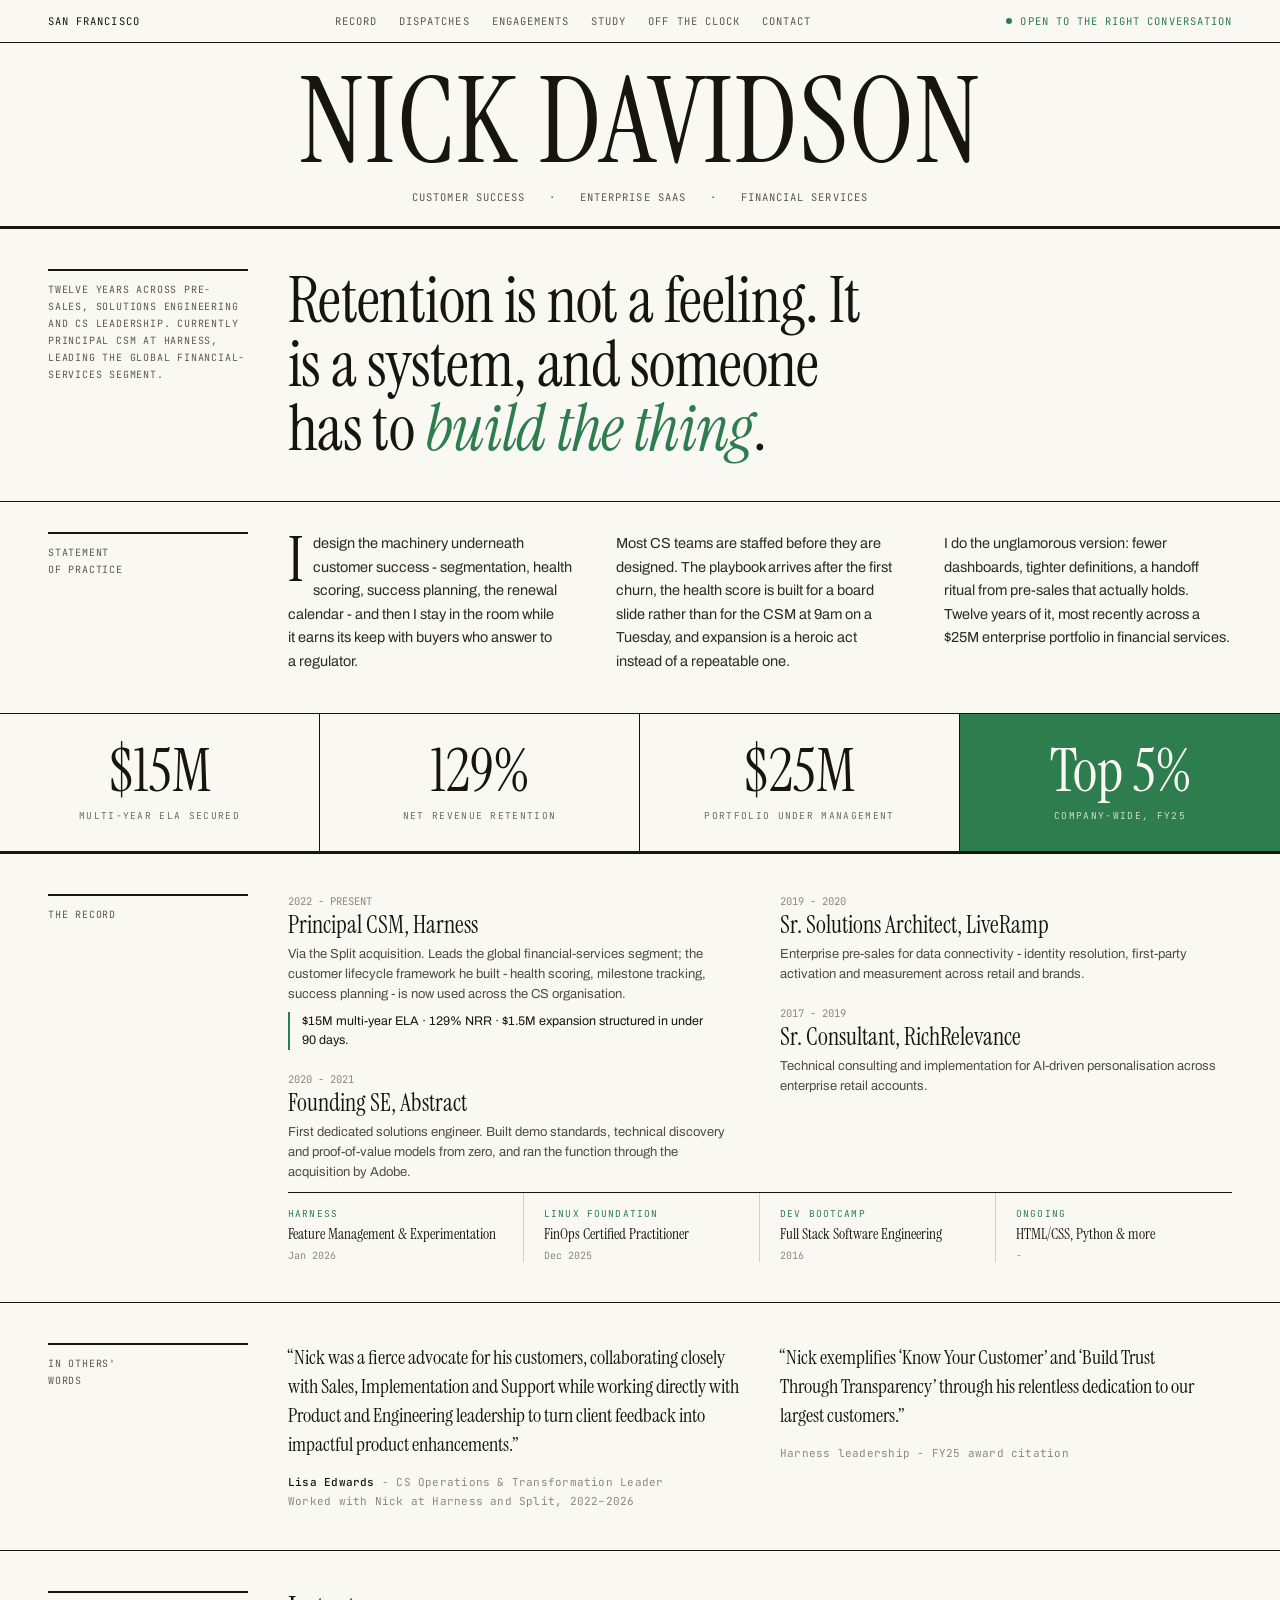
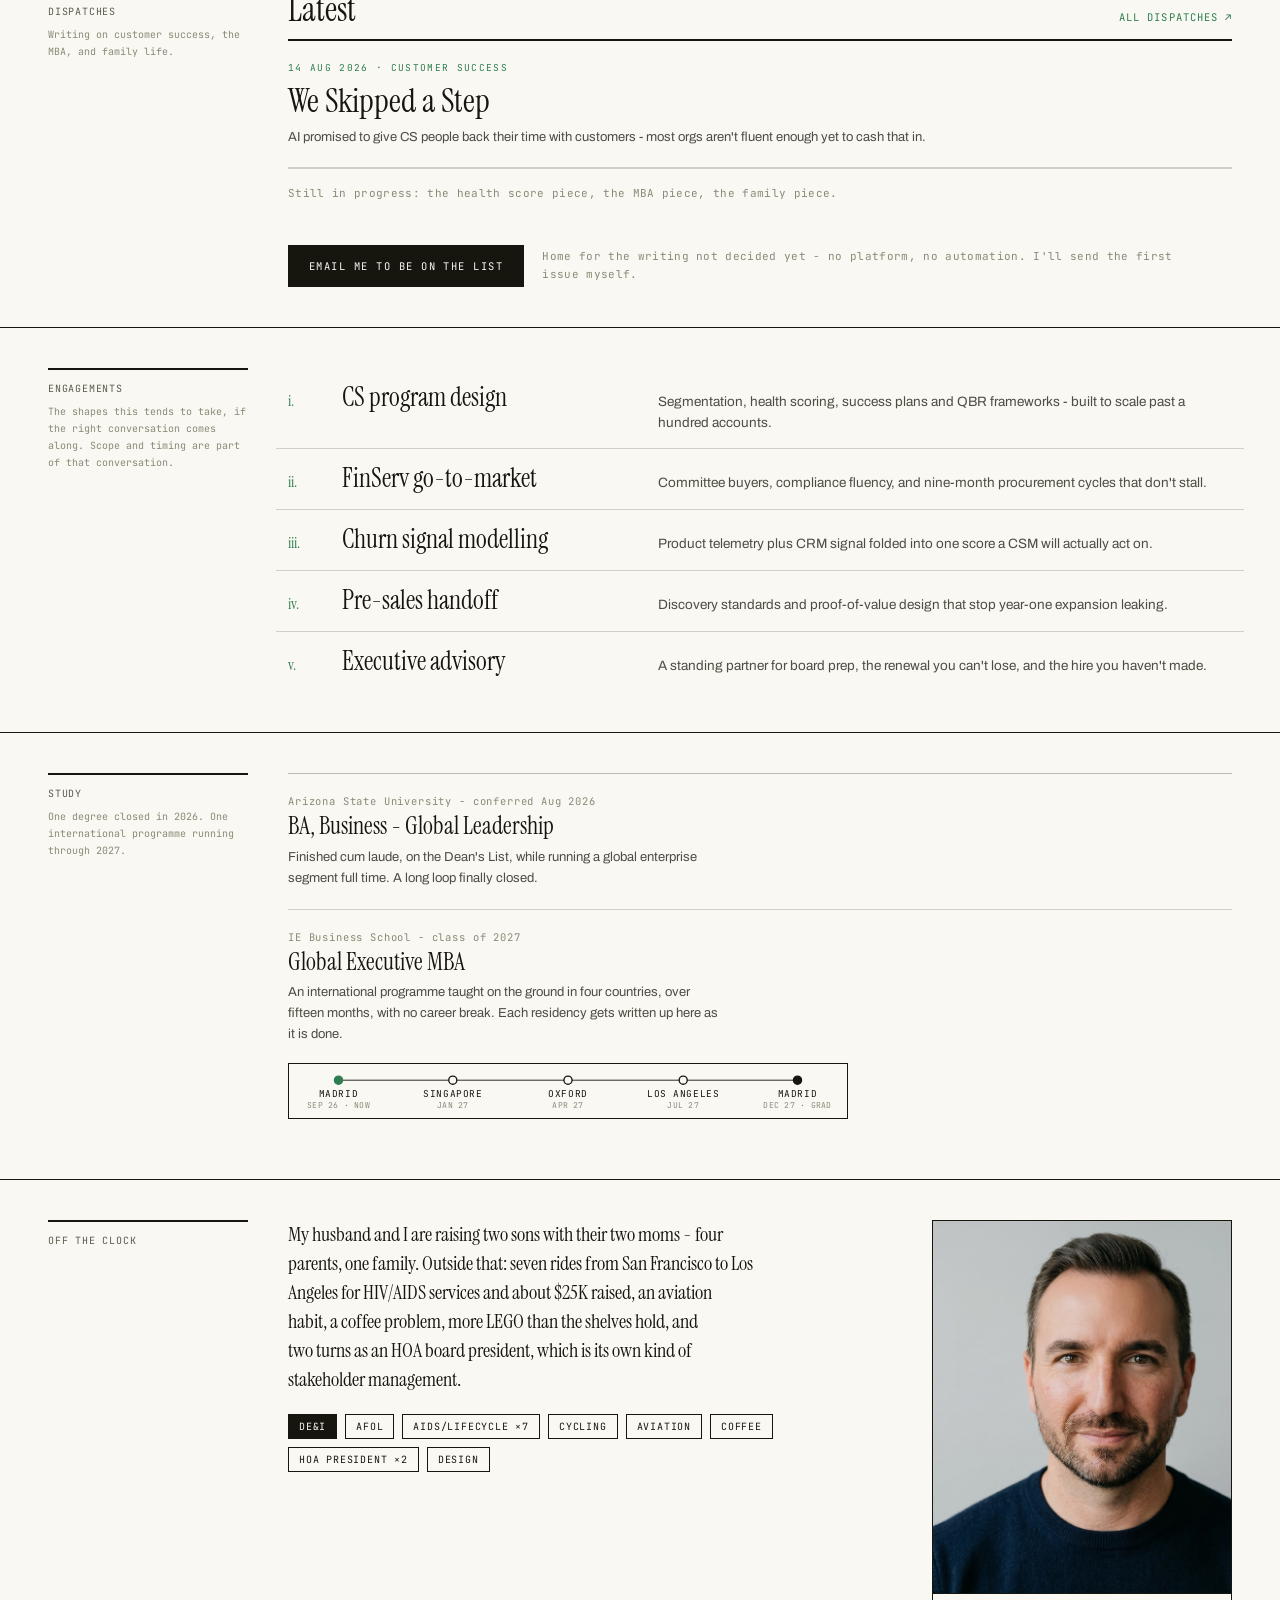
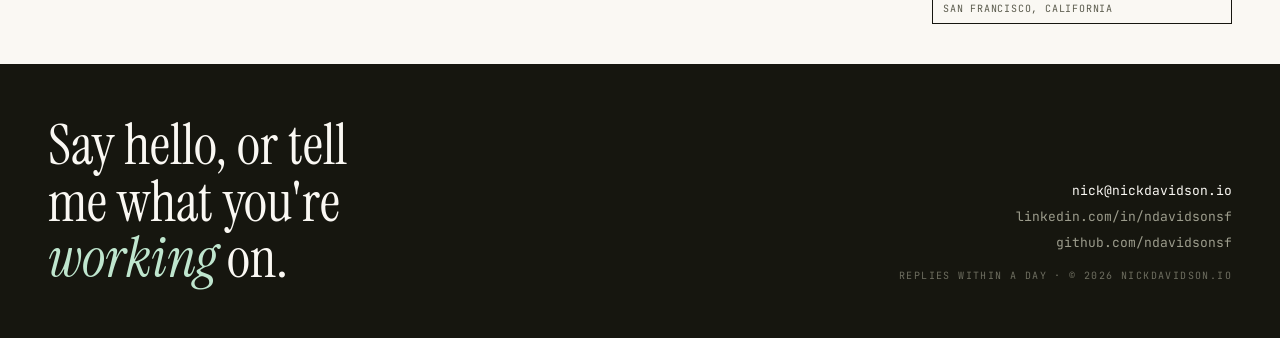
==== commit 66b738dc: "study: highlight Madrid Sep 26 as the current stop Green marks the active residency instead of gradu" ====
--- a/index.html
+++ b/index.html
@@ -170,7 +170,7 @@
           <svg viewBox="0 0 620 60" xmlns="http://www.w3.org/2000/svg">
             <line class="route-track" x1="55" y1="18" x2="565" y2="18"/>
             <g class="route-stops">
-              <g><circle cx="55" cy="18" r="4.5"/><text x="55" y="37">Madrid</text><text x="55" y="49" class="d">Sep 26</text></g>
+              <g><circle class="now" cx="55" cy="18" r="4.5"/><text x="55" y="37">Madrid</text><text x="55" y="49" class="d">Sep 26 · now</text></g>
               <g><circle cx="182" cy="18" r="4.5"/><text x="182" y="37">Singapore</text><text x="182" y="49" class="d">Jan 27</text></g>
               <g><circle cx="310" cy="18" r="4.5"/><text x="310" y="37">Oxford</text><text x="310" y="49" class="d">Apr 27</text></g>
               <g><circle cx="438" cy="18" r="4.5"/><text x="438" y="37">Los Angeles</text><text x="438" y="49" class="d">Jul 27</text></g>
--- a/style.css
+++ b/style.css
@@ -164,7 +164,8 @@
 .route svg{display:block;width:100%;height:auto;overflow:visible}
 .route-track{stroke:var(--ink);stroke-width:1}
 .route-stops circle{fill:var(--paper);stroke:var(--ink);stroke-width:1.5}
-.route-stops circle.grad{fill:var(--green);stroke:var(--green)}
+.route-stops circle.now{fill:var(--green);stroke:var(--green)}
+.route-stops circle.grad{fill:var(--ink);stroke:var(--ink)}
 .route-stops text{font:400 10.5px var(--mono);letter-spacing:.06em;text-transform:uppercase;fill:var(--ink);text-anchor:middle}
 .route-stops text.d{font-size:9px;fill:var(--faint);letter-spacing:.03em}
 body.js-loaded .route-track{stroke-dasharray:520;stroke-dashoffset:520;transition:stroke-dashoffset 1.5s ease .15s}
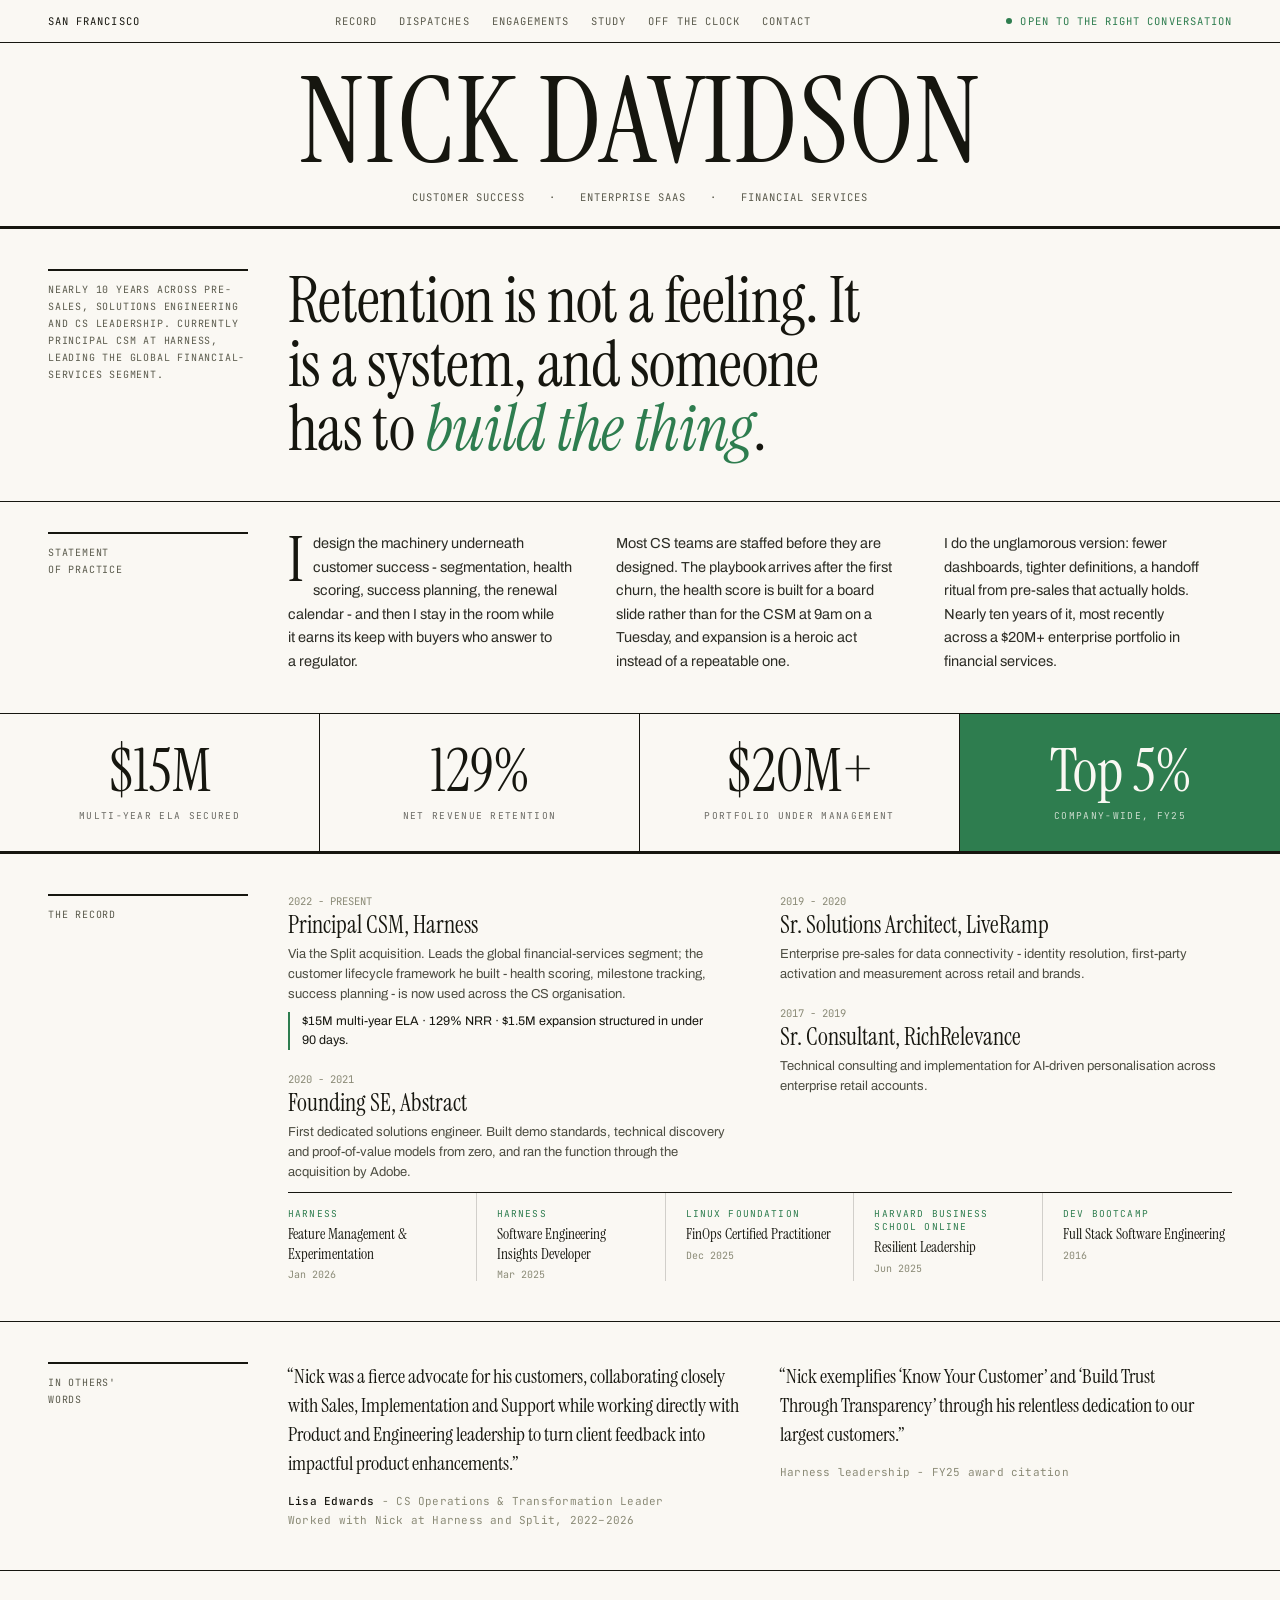
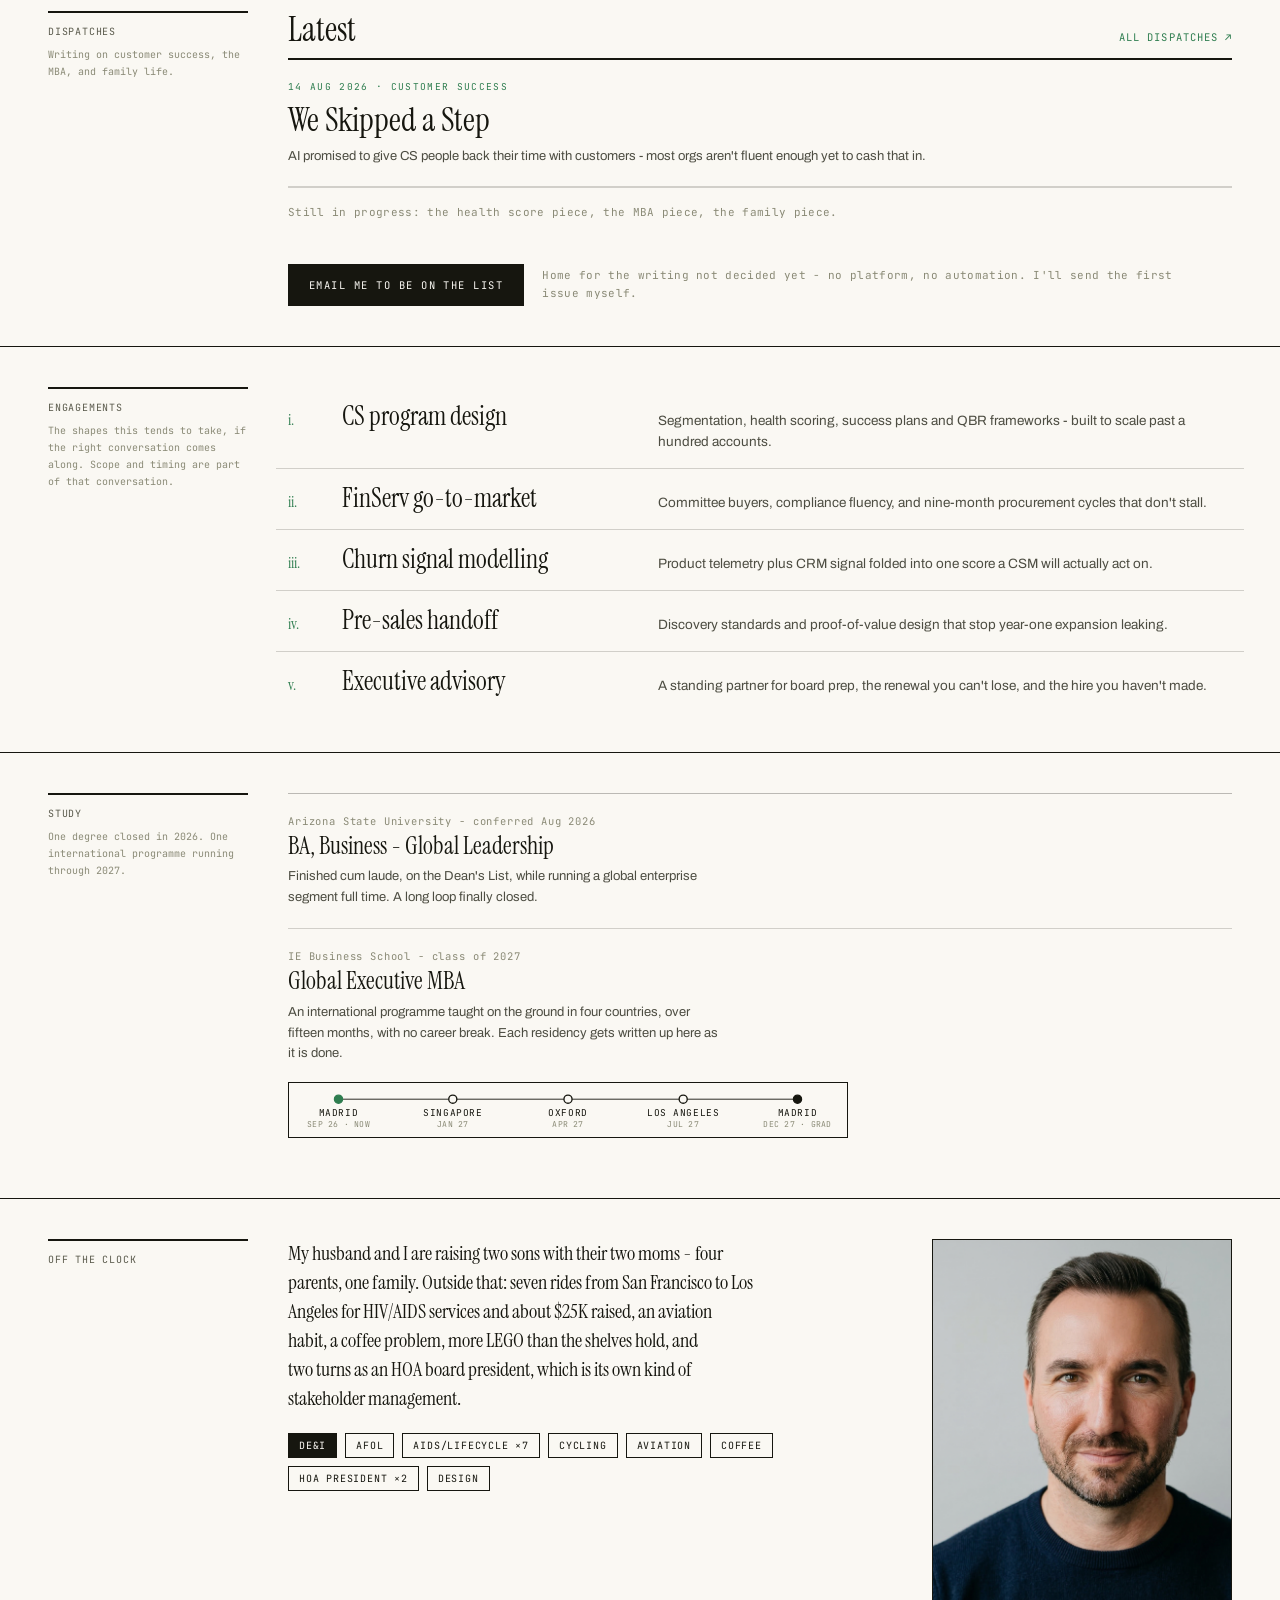
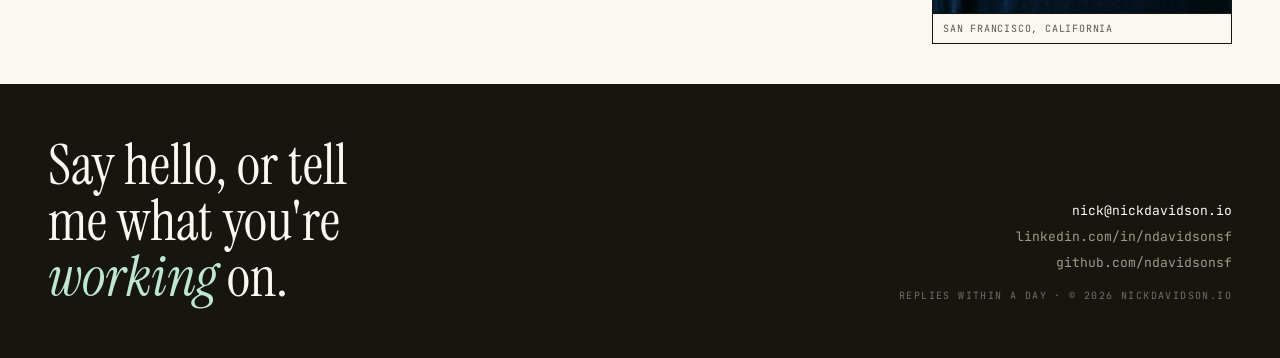
==== commit 095fc87a: "update years, portfolio, certs and meta Co-Authored-By: Claude Sonnet 5.5 <noreply@anthropic.com>" ====
--- a/index.html
+++ b/index.html
@@ -4,9 +4,9 @@
 <meta charset="UTF-8">
 <meta name="viewport" content="width=device-width, initial-scale=1.0">
 <title>Nick Davidson - Customer Success Architecture</title>
-<meta name="description" content="Nick Davidson designs the customer success machinery - segmentation, health scoring, renewal systems - for enterprise SaaS and regulated financial services. Consulting, advisory, and writing.">
+<meta name="description" content="Principal CSM at Harness leading the Financial Services segment. Nearly 10 years building customer success and GTM infrastructure from scratch across AI, developer tools, and enterprise SaaS.">
 <meta property="og:title" content="Nick Davidson - Customer Success Architecture">
-<meta property="og:description" content="Retention is not a feeling. It is a system, and someone has to build the thing.">
+<meta property="og:description" content="Principal CSM at Harness leading the Financial Services segment. Nearly 10 years building customer success and GTM infrastructure from scratch across AI, developer tools, and enterprise SaaS.">
 <meta property="og:url" content="https://nickdavidson.io">
 <meta property="og:type" content="website">
 <meta property="og:image" content="https://nickdavidson.io/nickheadshot.jpg">
@@ -48,7 +48,7 @@
   <!-- LEDE -->
   <section class="band lede" id="statement">
     <div class="marg" style="border-top-width:2px">
-      Twelve years across pre-sales, solutions engineering and CS leadership. Currently Principal CSM at Harness, leading the global financial-services segment.
+      Nearly 10 years across pre-sales, solutions engineering and CS leadership. Currently Principal CSM at Harness, leading the global financial-services segment.
     </div>
     <h2 class="reveal">Retention is not a feeling. It is a system, and someone has to <em>build the thing</em>.</h2>
   </section>
@@ -58,14 +58,14 @@
     <div class="marg">Statement<br>of practice</div>
     <p>I design the machinery underneath customer success - segmentation, health scoring, success planning, the renewal calendar - and then I stay in the room while it earns its keep with buyers who answer to a regulator.</p>
     <p>Most CS teams are staffed before they are designed. The playbook arrives after the first churn, the health score is built for a board slide rather than for the CSM at 9am on a Tuesday, and expansion is a heroic act instead of a repeatable one.</p>
-    <p>I do the unglamorous version: fewer dashboards, tighter definitions, a handoff ritual from pre-sales that actually holds. Twelve years of it, most recently across a $25M enterprise portfolio in financial services.</p>
+    <p>I do the unglamorous version: fewer dashboards, tighter definitions, a handoff ritual from pre-sales that actually holds. Nearly ten years of it, most recently across a $20M+ enterprise portfolio in financial services.</p>
   </section>
 
   <!-- FIGURES -->
   <section class="figures" aria-label="Key figures">
     <div class="fig"><b>$15M</b><span>Multi-year ELA secured</span></div>
     <div class="fig"><b>129%</b><span>Net revenue retention</span></div>
-    <div class="fig"><b>$25M</b><span>Portfolio under management</span></div>
+    <div class="fig"><b>$20M+</b><span>Portfolio under management</span></div>
     <div class="fig"><b>Top 5%</b><span>Company-wide, FY25</span></div>
   </section>
 
@@ -98,9 +98,10 @@
       </div>
       <div class="certs">
         <div class="cert"><div class="issuer">Harness</div><div class="name">Feature Management &amp; Experimentation</div><div class="year">Jan 2026</div></div>
+        <div class="cert"><div class="issuer">Harness</div><div class="name">Software Engineering Insights Developer</div><div class="year">Mar 2025</div></div>
         <div class="cert"><div class="issuer">Linux Foundation</div><div class="name">FinOps Certified Practitioner</div><div class="year">Dec 2025</div></div>
+        <div class="cert"><div class="issuer">Harvard Business School Online</div><div class="name">Resilient Leadership</div><div class="year">Jun 2025</div></div>
         <div class="cert"><div class="issuer">Dev Bootcamp</div><div class="name">Full Stack Software Engineering</div><div class="year">2016</div></div>
-        <div class="cert"><div class="issuer">Ongoing</div><div class="name">HTML/CSS, Python &amp; more</div><div class="year">-</div></div>
       </div>
     </div>
   </section>
--- a/style.css
+++ b/style.css
@@ -143,7 +143,7 @@
 .job h4{font:400 24px/1.15 var(--serif);margin:3px 0 0;font-weight:400}
 .job p{font:400 13px/1.55 var(--sans);color:var(--dim);margin:5px 0 0}
 .job .win{font:400 12.5px/1.5 var(--sans);color:var(--ink);margin-top:8px;padding-left:12px;border-left:2px solid var(--green)}
-.certs{display:grid;grid-template-columns:repeat(4,1fr);gap:0;margin-top:10px;border-top:1px solid var(--ink)}
+.certs{display:grid;grid-template-columns:repeat(5,1fr);gap:0;margin-top:10px;border-top:1px solid var(--ink)}
 .cert{padding:14px 20px 0;border-right:1px solid var(--rule)}
 .cert:first-child{padding-left:0}
 .cert:last-child{padding-right:0;border-right:0}
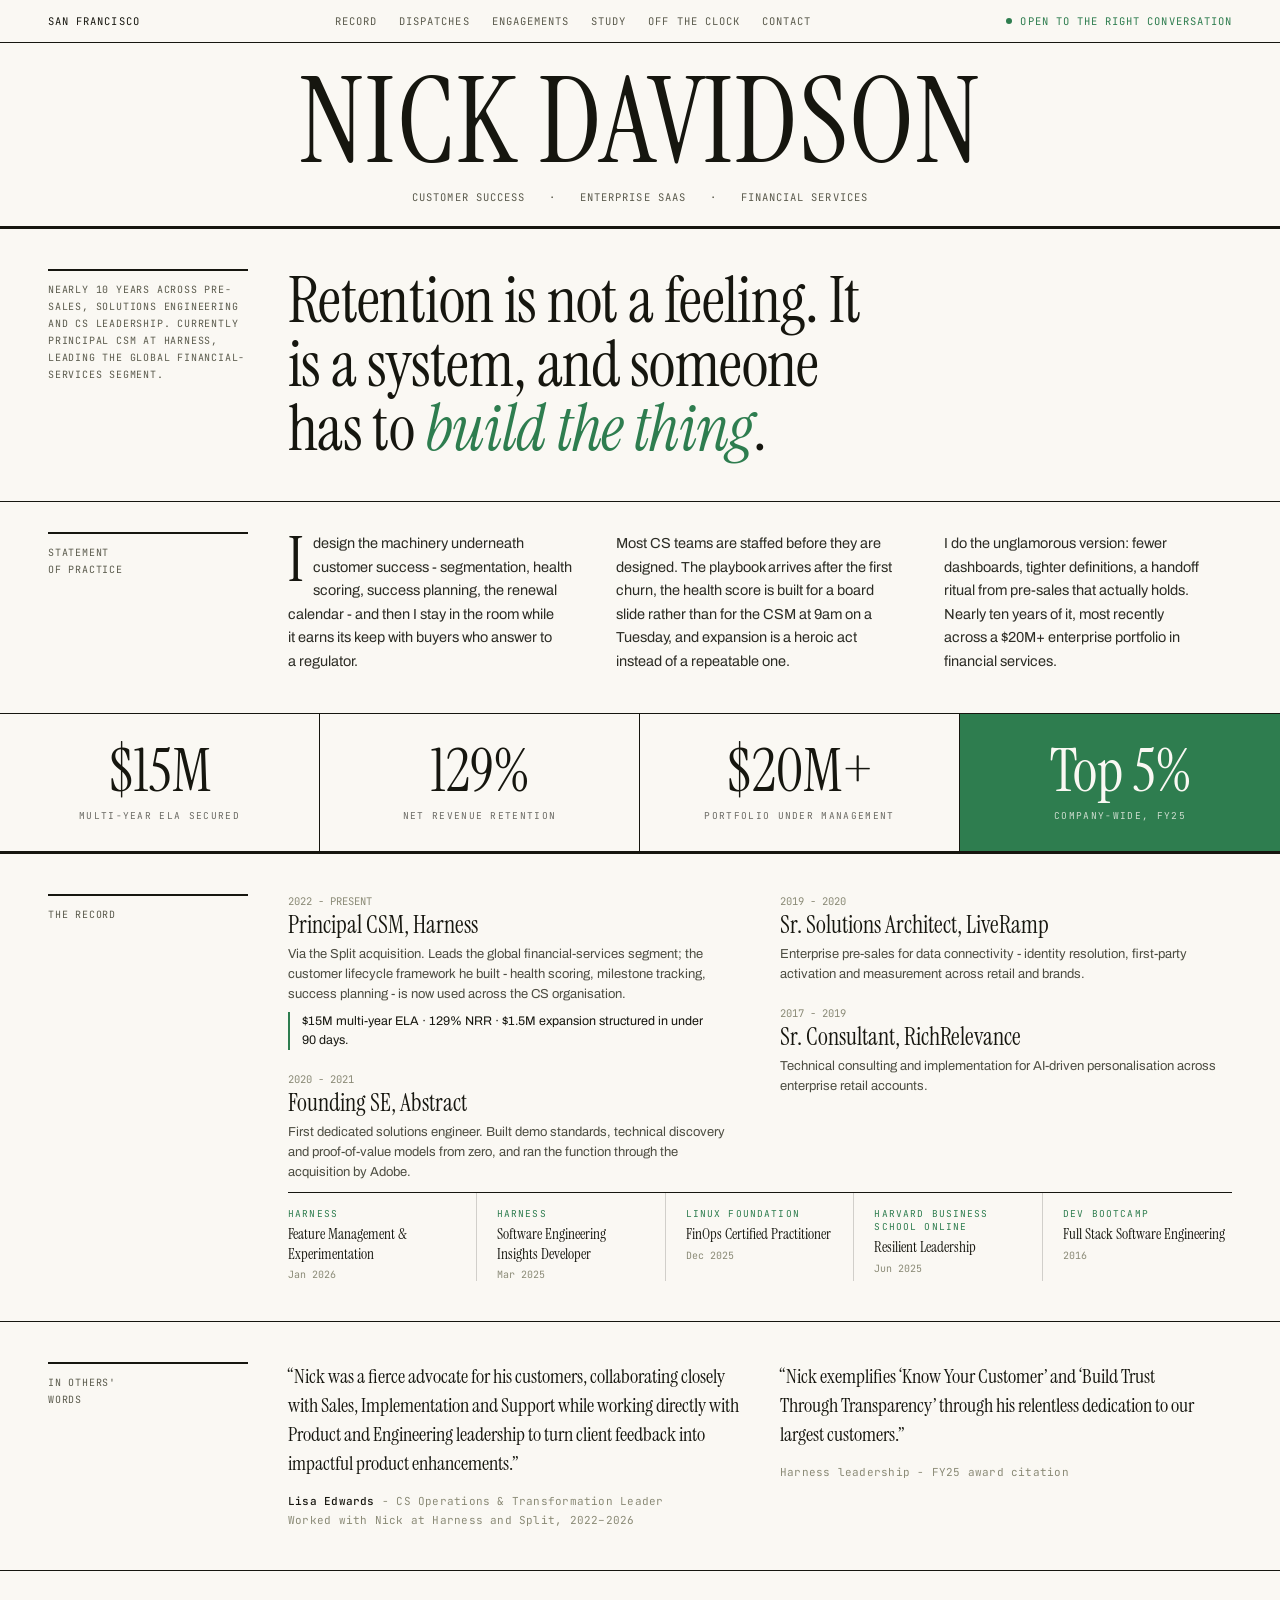
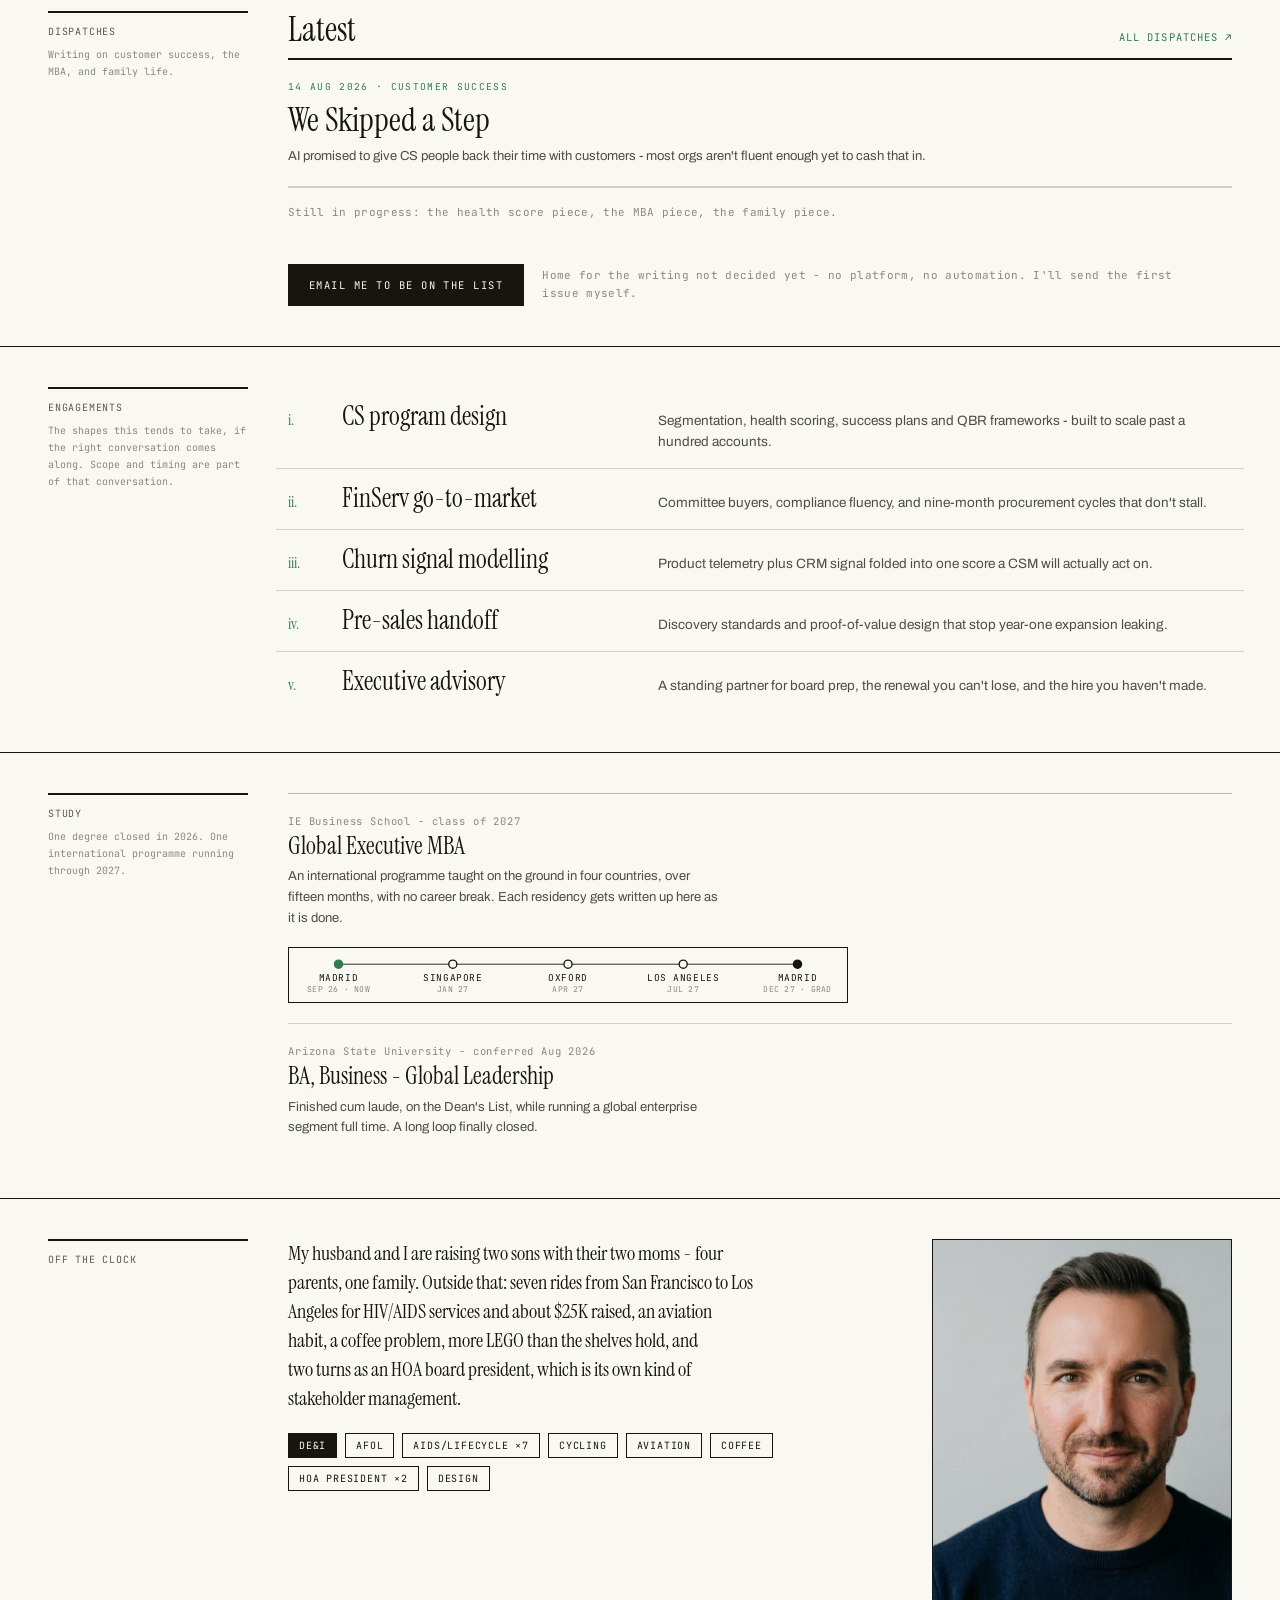
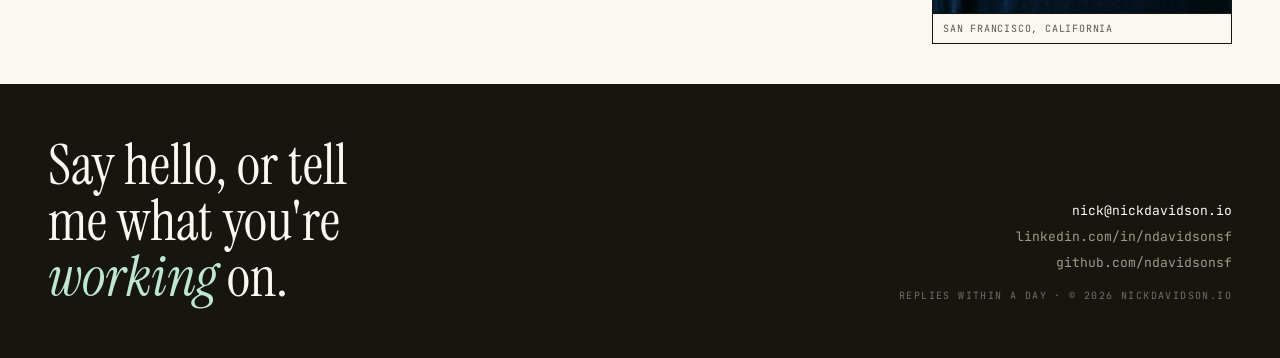
==== commit 883b461b: "study: mba above ba Co-Authored-By: Claude Sonnet 5.5 <noreply@anthropic.com>" ====
--- a/index.html
+++ b/index.html
@@ -159,11 +159,6 @@
     <div class="marg">Study<span class="note">One degree closed in 2026. One international programme running through 2027.</span></div>
     <div class="study reveal">
       <div class="degree">
-        <div class="when">Arizona State University - conferred Aug 2026</div>
-        <h4>BA, Business - Global Leadership</h4>
-        <p>Finished cum laude, on the Dean's List, while running a global enterprise segment full time. A long loop finally closed.</p>
-      </div>
-      <div class="degree">
         <div class="when">IE Business School - class of 2027</div>
         <h4>Global Executive MBA</h4>
         <p>An international programme taught on the ground in four countries, over fifteen months, with no career break. Each residency gets written up here as it is done.</p>
@@ -179,6 +174,11 @@
             </g>
           </svg>
         </figure>
+      </div>
+      <div class="degree">
+        <div class="when">Arizona State University - conferred Aug 2026</div>
+        <h4>BA, Business - Global Leadership</h4>
+        <p>Finished cum laude, on the Dean's List, while running a global enterprise segment full time. A long loop finally closed.</p>
       </div>
     </div>
   </section>
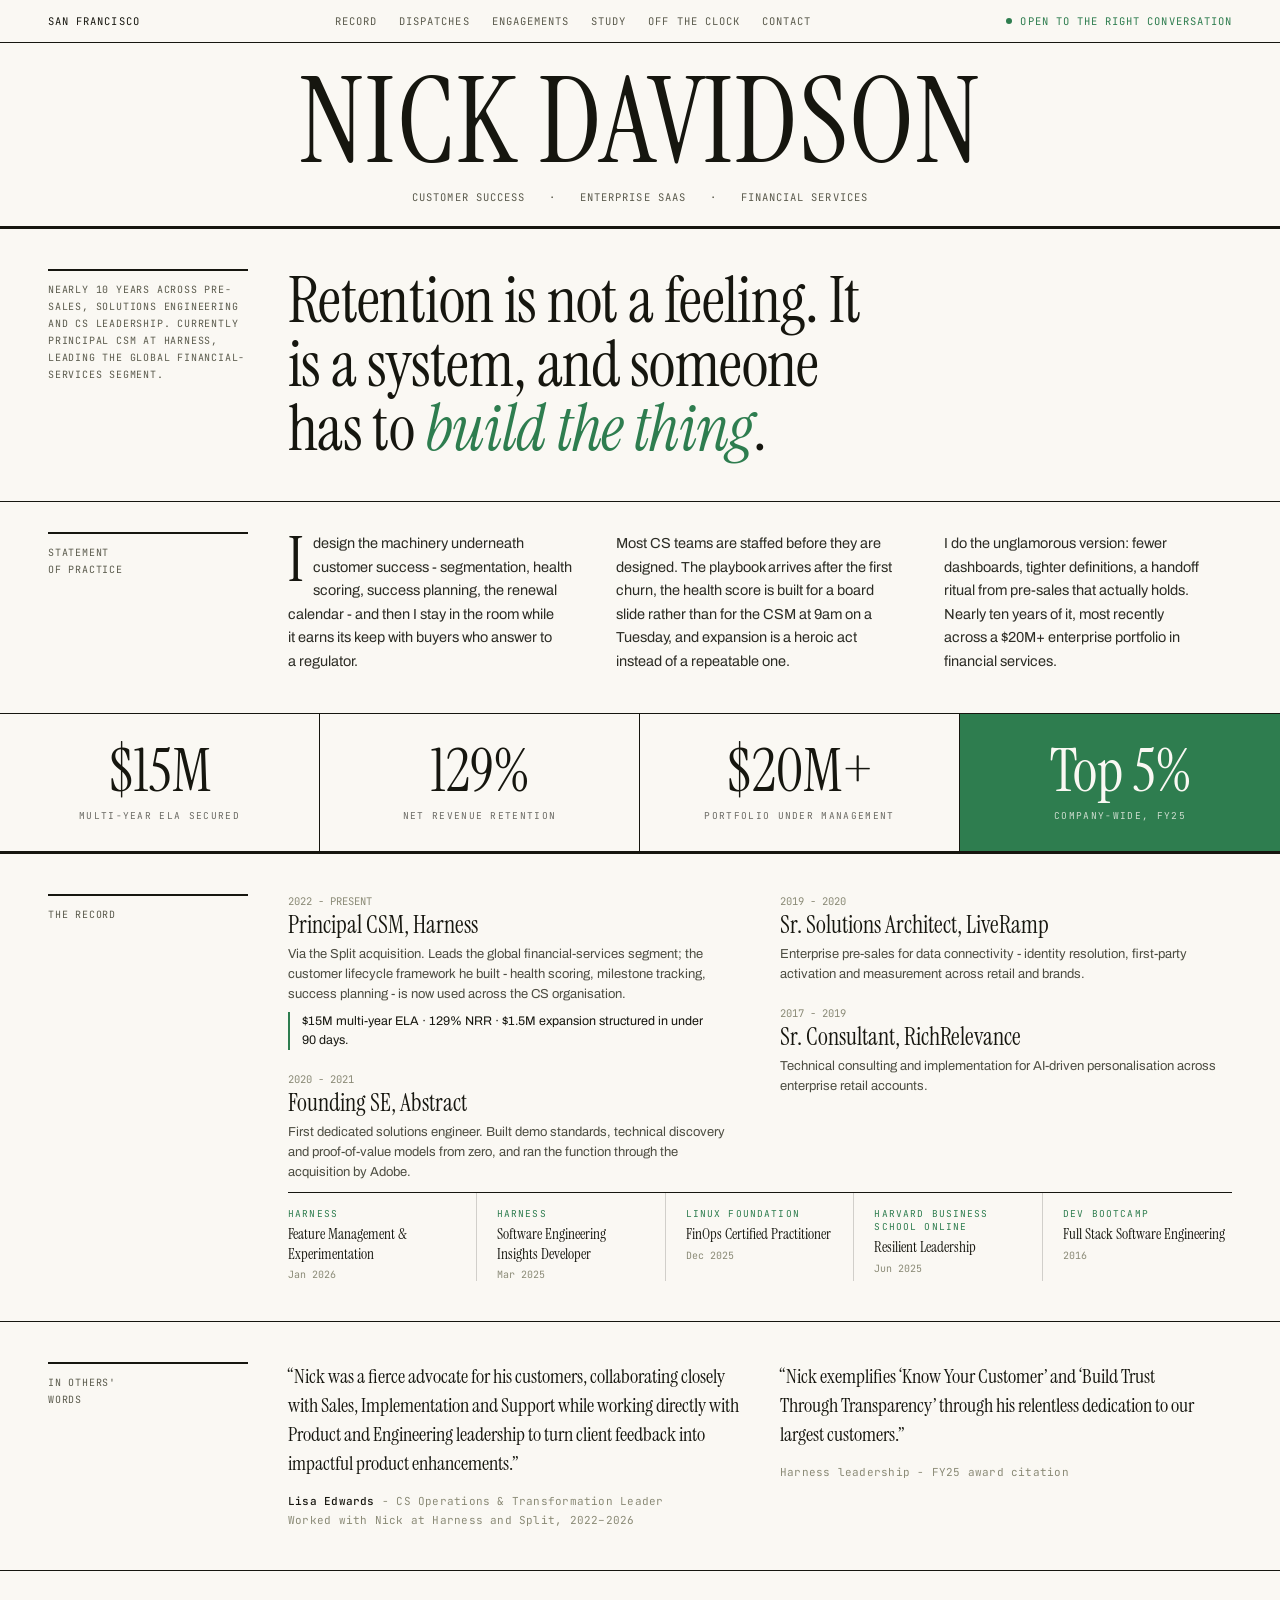
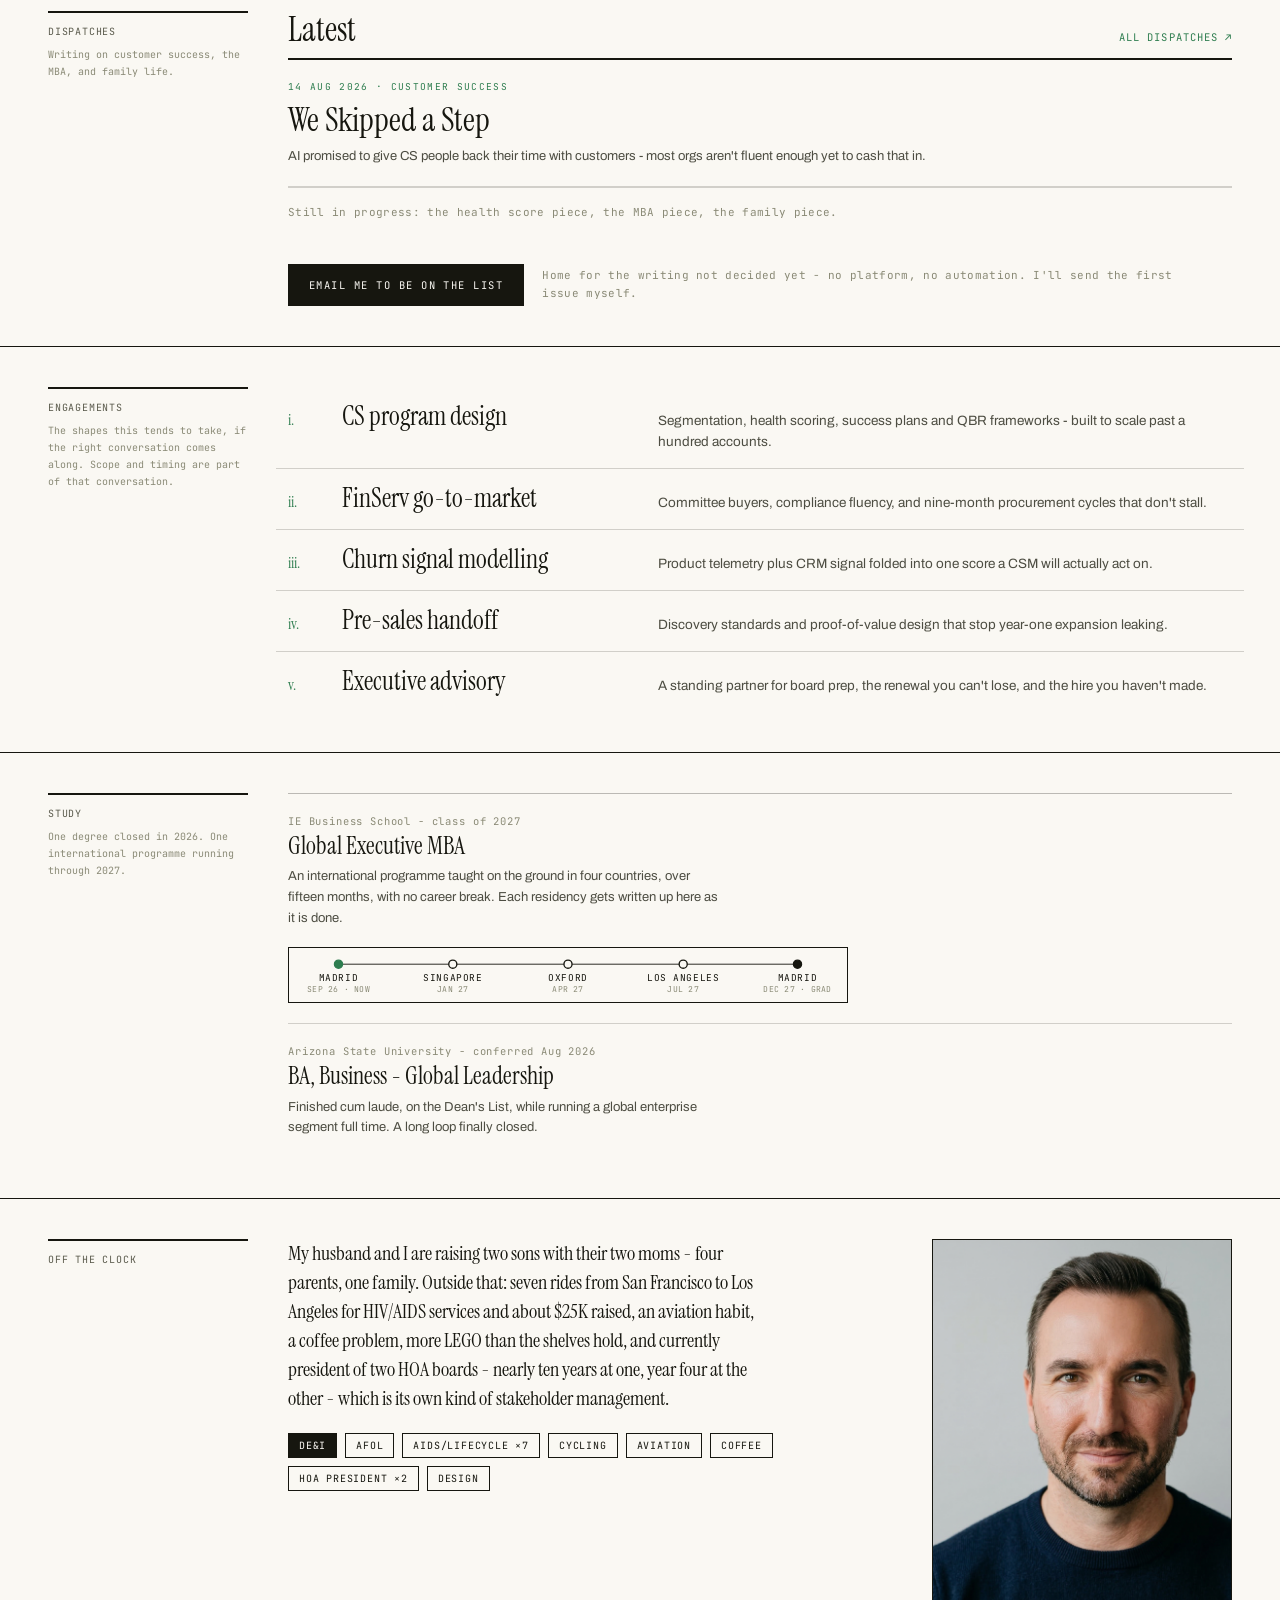
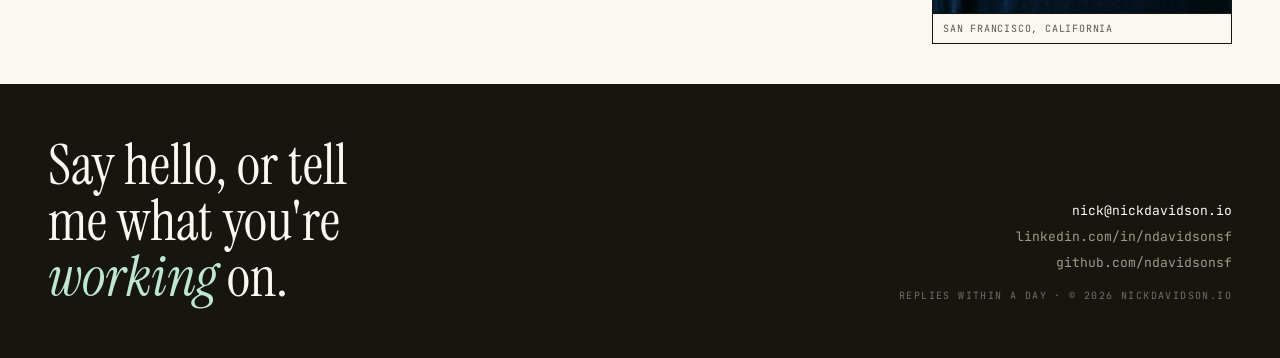
==== commit 0ba72663: "off the clock: hoa presidencies are current Co-Authored-By: Claude Sonnet 5.5 <noreply@anthropic.com" ====
--- a/index.html
+++ b/index.html
@@ -213,7 +213,7 @@
     <div class="marg">Off the clock</div>
     <div class="off reveal">
       <div>
-        <p class="lead">My husband and I are raising two sons with their two moms - four parents, one family. Outside that: seven rides from San Francisco to Los Angeles for HIV/AIDS services and about $25K raised, an aviation habit, a coffee problem, more LEGO than the shelves hold, and two turns as an HOA board president, which is its own kind of stakeholder management.</p>
+        <p class="lead">My husband and I are raising two sons with their two moms - four parents, one family. Outside that: seven rides from San Francisco to Los Angeles for HIV/AIDS services and about $25K raised, an aviation habit, a coffee problem, more LEGO than the shelves hold, and currently president of two HOA boards - nearly ten years at one, year four at the other - which is its own kind of stakeholder management.</p>
         <ul class="tags">
           <li class="on">DE&amp;I</li>
           <li>AFOL</li>
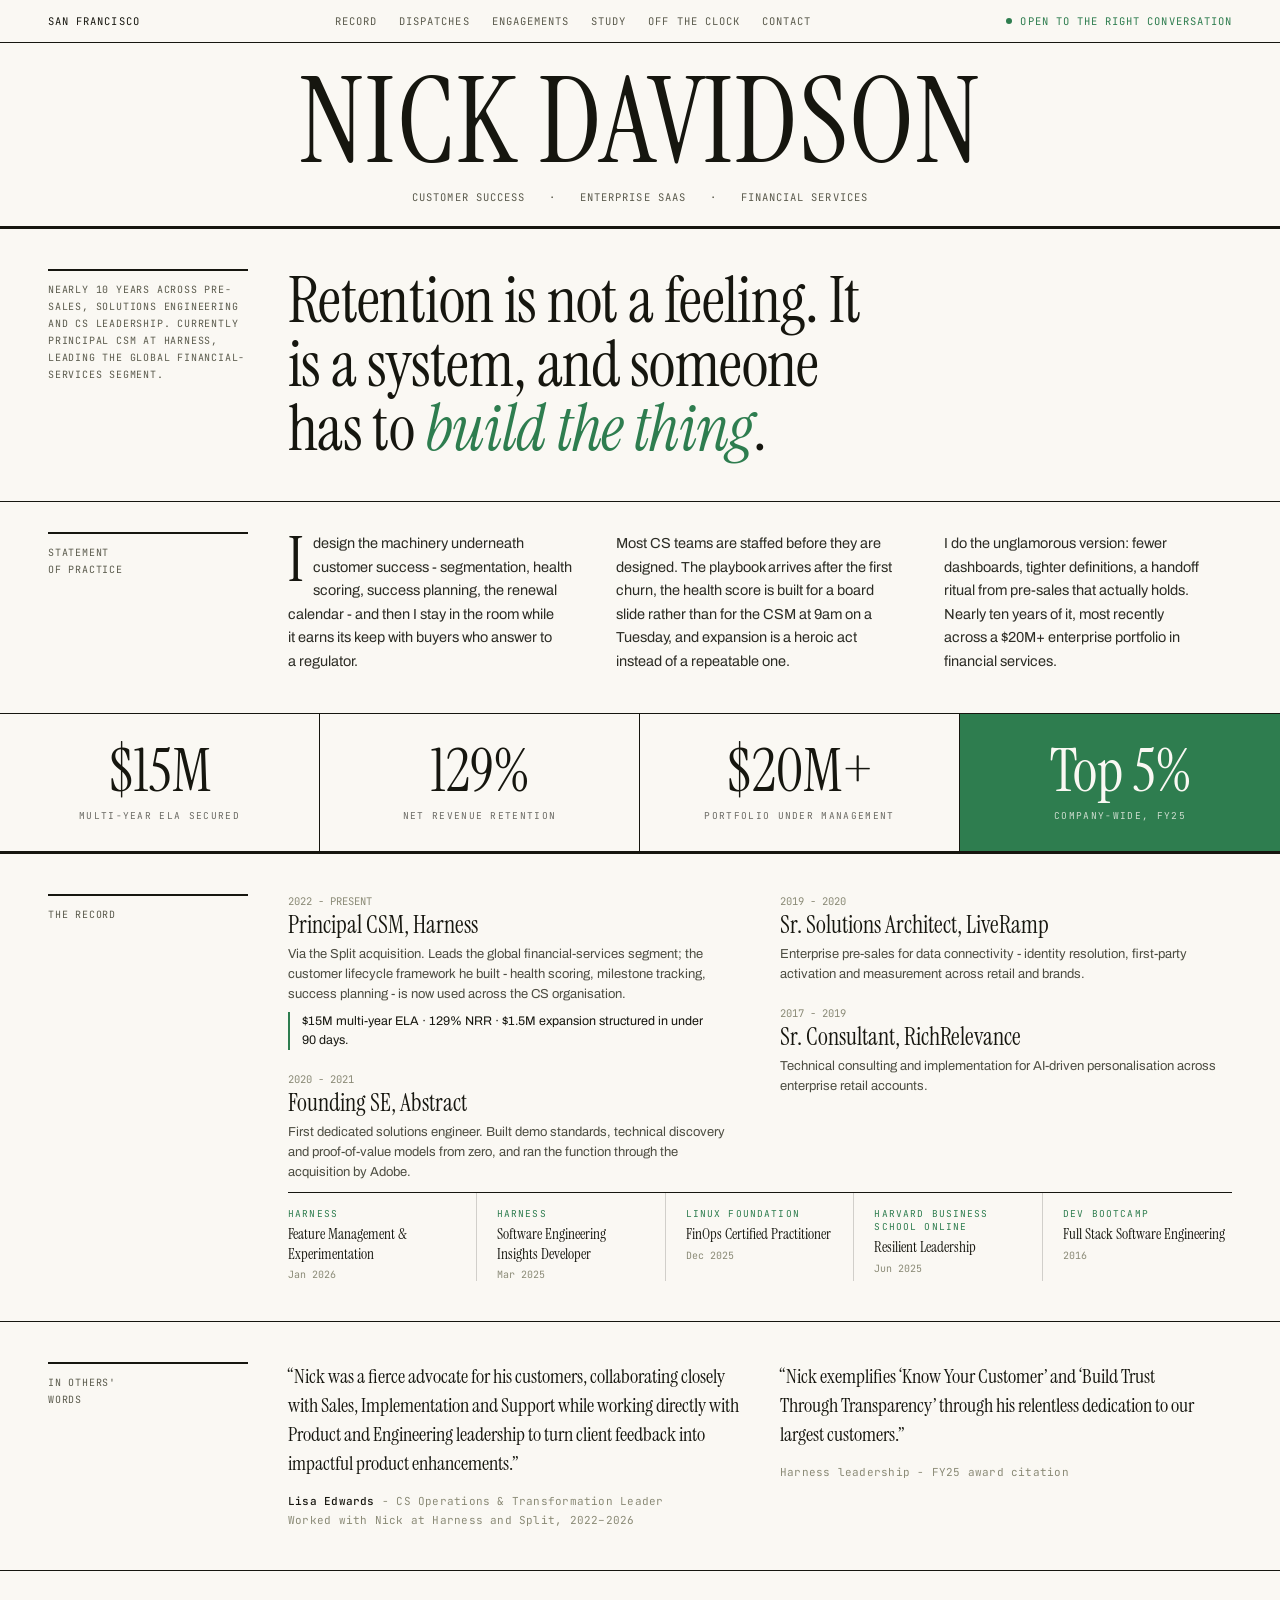
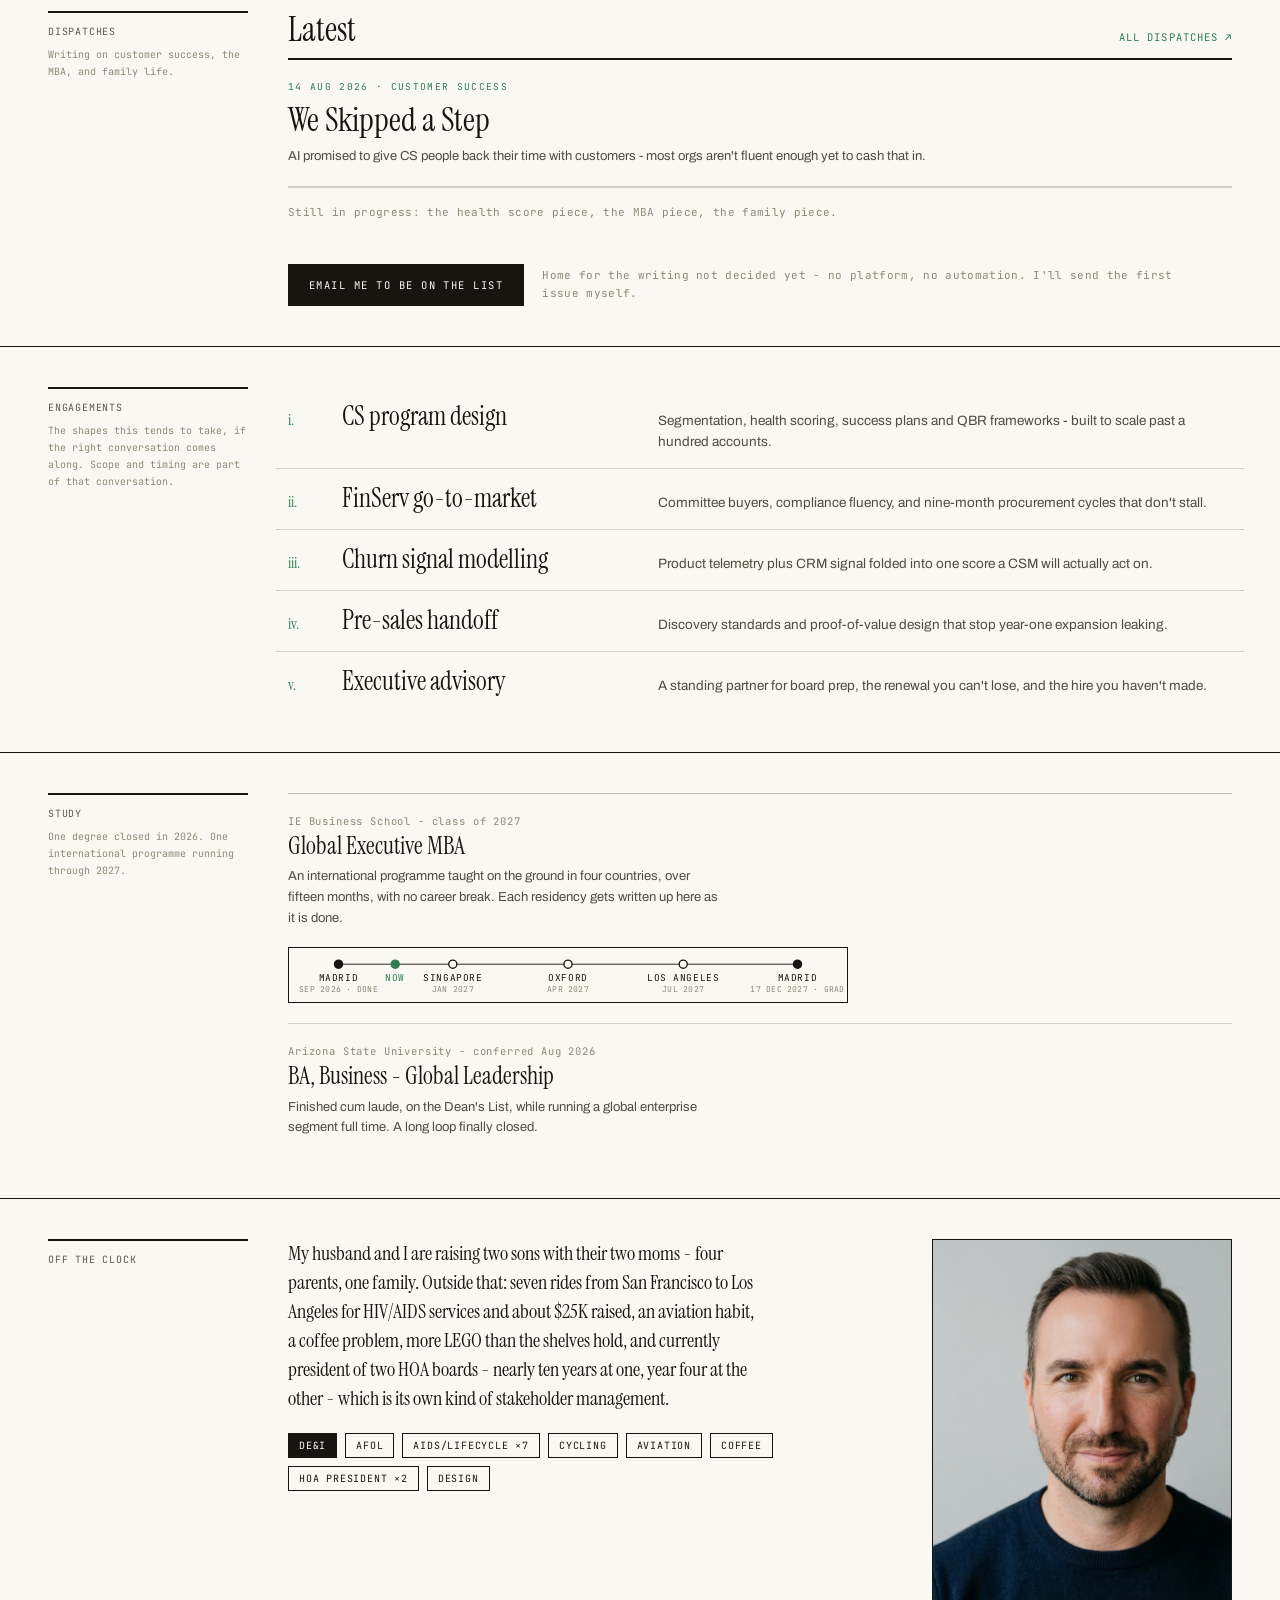
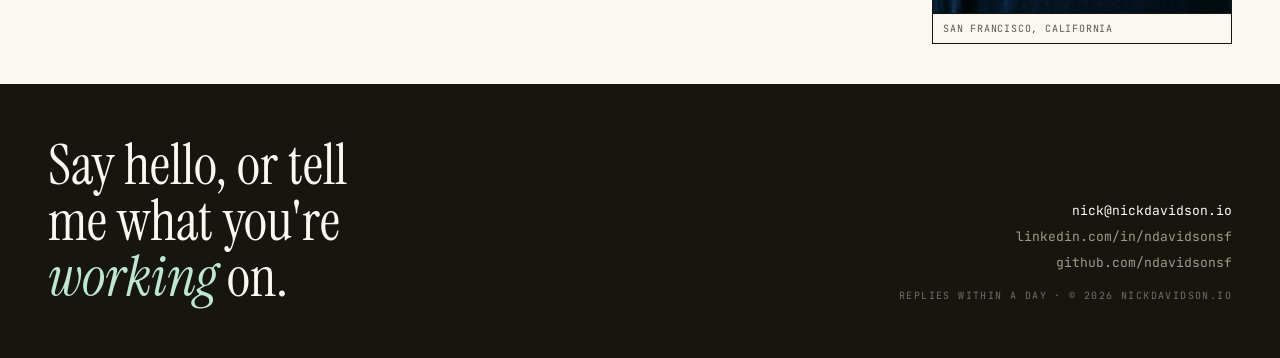
==== commit bb781100: "study: madrid done, now marker, full dates on route Co-Authored-By: Claude Sonnet 5.5 <noreply@anthr" ====
--- a/index.html
+++ b/index.html
@@ -162,15 +162,15 @@
         <div class="when">IE Business School - class of 2027</div>
         <h4>Global Executive MBA</h4>
         <p>An international programme taught on the ground in four countries, over fifteen months, with no career break. Each residency gets written up here as it is done.</p>
-        <figure class="route" role="img" aria-label="Programme route: Madrid, then Singapore, Oxford and Los Angeles, returning to Madrid for graduation.">
+        <figure class="route" role="img" aria-label="Programme route: Madrid (complete), then Singapore, Oxford and Los Angeles, returning to Madrid for graduation on 17 December 2027.">
           <svg viewBox="0 0 620 60" xmlns="http://www.w3.org/2000/svg">
             <line class="route-track" x1="55" y1="18" x2="565" y2="18"/>
             <g class="route-stops">
-              <g><circle class="now" cx="55" cy="18" r="4.5"/><text x="55" y="37">Madrid</text><text x="55" y="49" class="d">Sep 26 · now</text></g>
-              <g><circle cx="182" cy="18" r="4.5"/><text x="182" y="37">Singapore</text><text x="182" y="49" class="d">Jan 27</text></g>
-              <g><circle cx="310" cy="18" r="4.5"/><text x="310" y="37">Oxford</text><text x="310" y="49" class="d">Apr 27</text></g>
-              <g><circle cx="438" cy="18" r="4.5"/><text x="438" y="37">Los Angeles</text><text x="438" y="49" class="d">Jul 27</text></g>
-              <g><circle class="grad" cx="565" cy="18" r="4.5"/><text x="565" y="37">Madrid</text><text x="565" y="49" class="d">Dec 27 · grad</text></g>
+              <g><circle class="done" cx="55" cy="18" r="4.5"/><text x="55" y="37">Madrid</text><text x="55" y="49" class="d">Sep 2026 · done</text><circle class="now" cx="118" cy="18" r="4.5"/><text x="118" y="37" class="n">Now</text></g>
+              <g><circle cx="182" cy="18" r="4.5"/><text x="182" y="37">Singapore</text><text x="182" y="49" class="d">Jan 2027</text></g>
+              <g><circle cx="310" cy="18" r="4.5"/><text x="310" y="37">Oxford</text><text x="310" y="49" class="d">Apr 2027</text></g>
+              <g><circle cx="438" cy="18" r="4.5"/><text x="438" y="37">Los Angeles</text><text x="438" y="49" class="d">Jul 2027</text></g>
+              <g><circle class="grad" cx="565" cy="18" r="4.5"/><text x="565" y="37">Madrid</text><text x="565" y="49" class="d">17 Dec 2027 · grad</text></g>
             </g>
           </svg>
         </figure>
--- a/style.css
+++ b/style.css
@@ -165,9 +165,10 @@
 .route-track{stroke:var(--ink);stroke-width:1}
 .route-stops circle{fill:var(--paper);stroke:var(--ink);stroke-width:1.5}
 .route-stops circle.now{fill:var(--green);stroke:var(--green)}
-.route-stops circle.grad{fill:var(--ink);stroke:var(--ink)}
+.route-stops circle.done,.route-stops circle.grad{fill:var(--ink);stroke:var(--ink)}
 .route-stops text{font:400 10.5px var(--mono);letter-spacing:.06em;text-transform:uppercase;fill:var(--ink);text-anchor:middle}
 .route-stops text.d{font-size:9px;fill:var(--faint);letter-spacing:.03em}
+.route-stops text.n{fill:var(--green)}
 body.js-loaded .route-track{stroke-dasharray:520;stroke-dashoffset:520;transition:stroke-dashoffset 1.5s ease .15s}
 body.js-loaded .reveal.visible .route-track{stroke-dashoffset:0}
 body.js-loaded .route-stops > g{opacity:0;transition:opacity .5s ease}
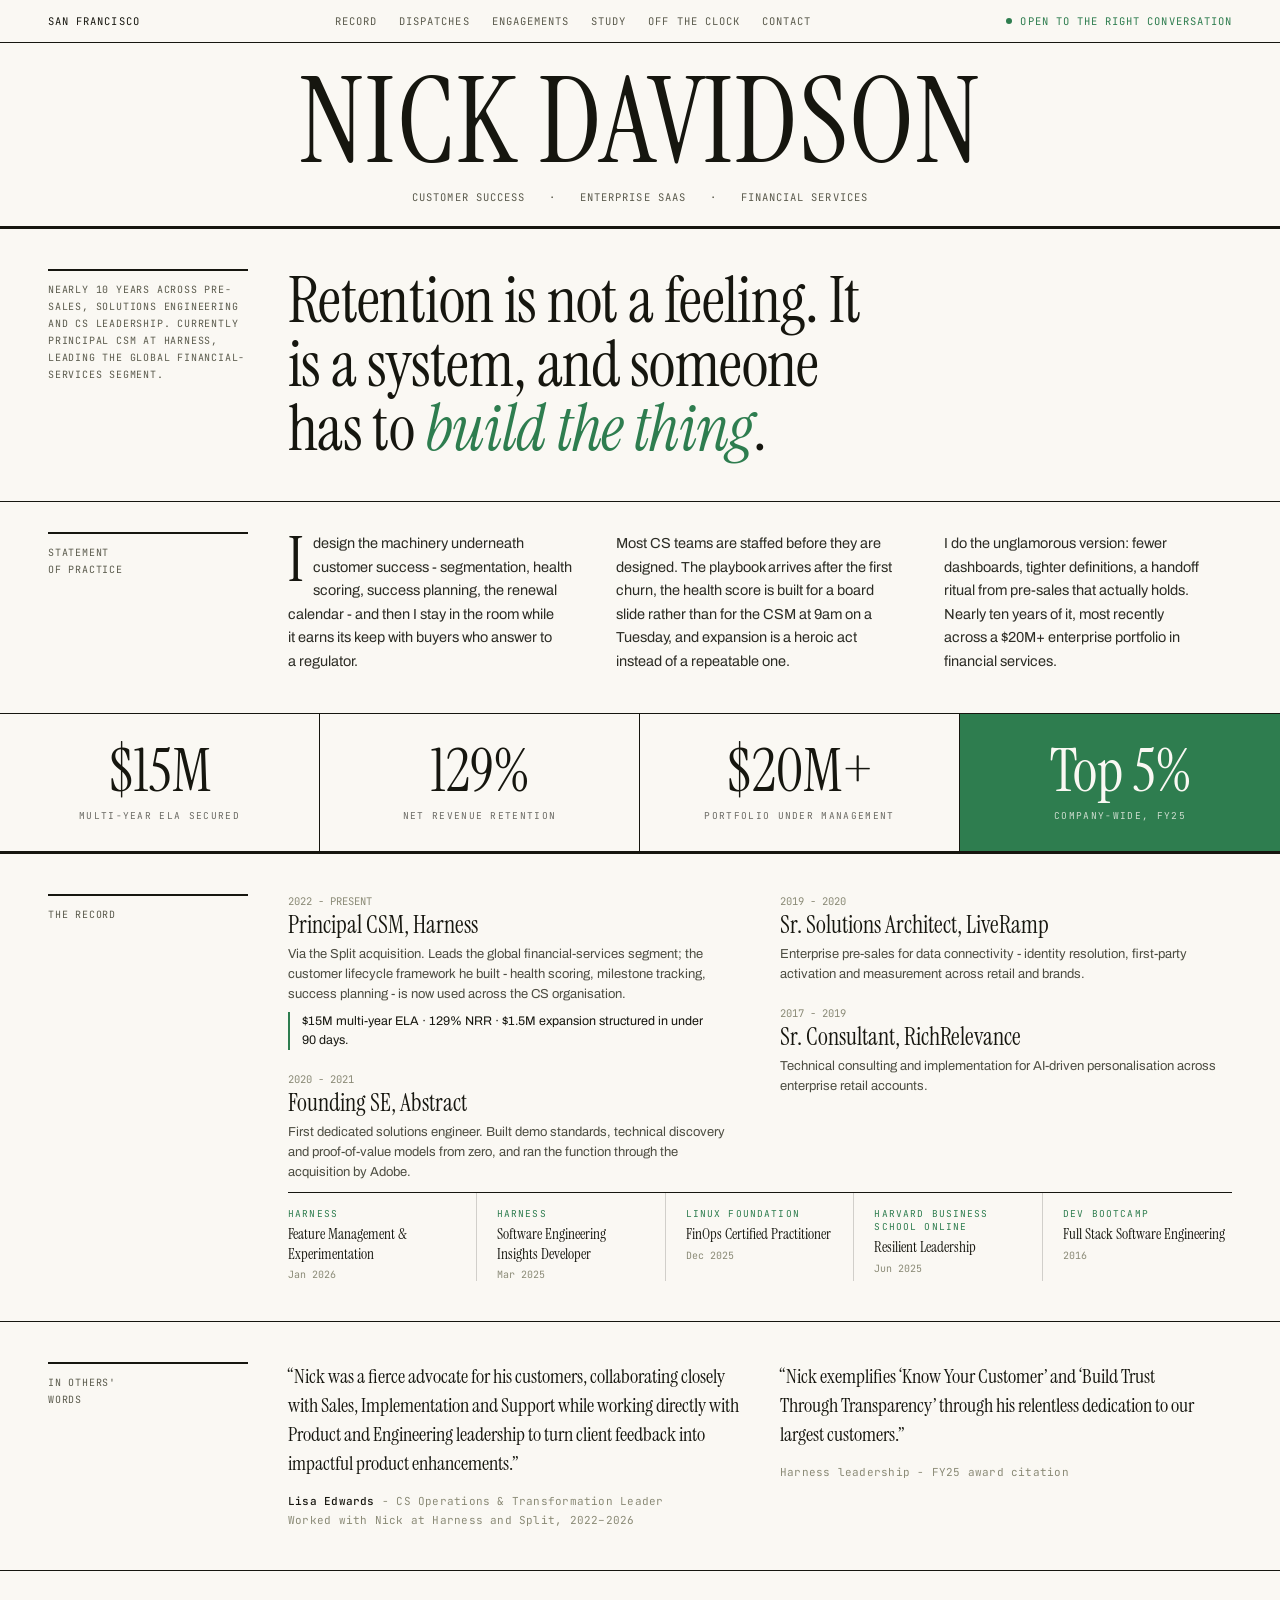
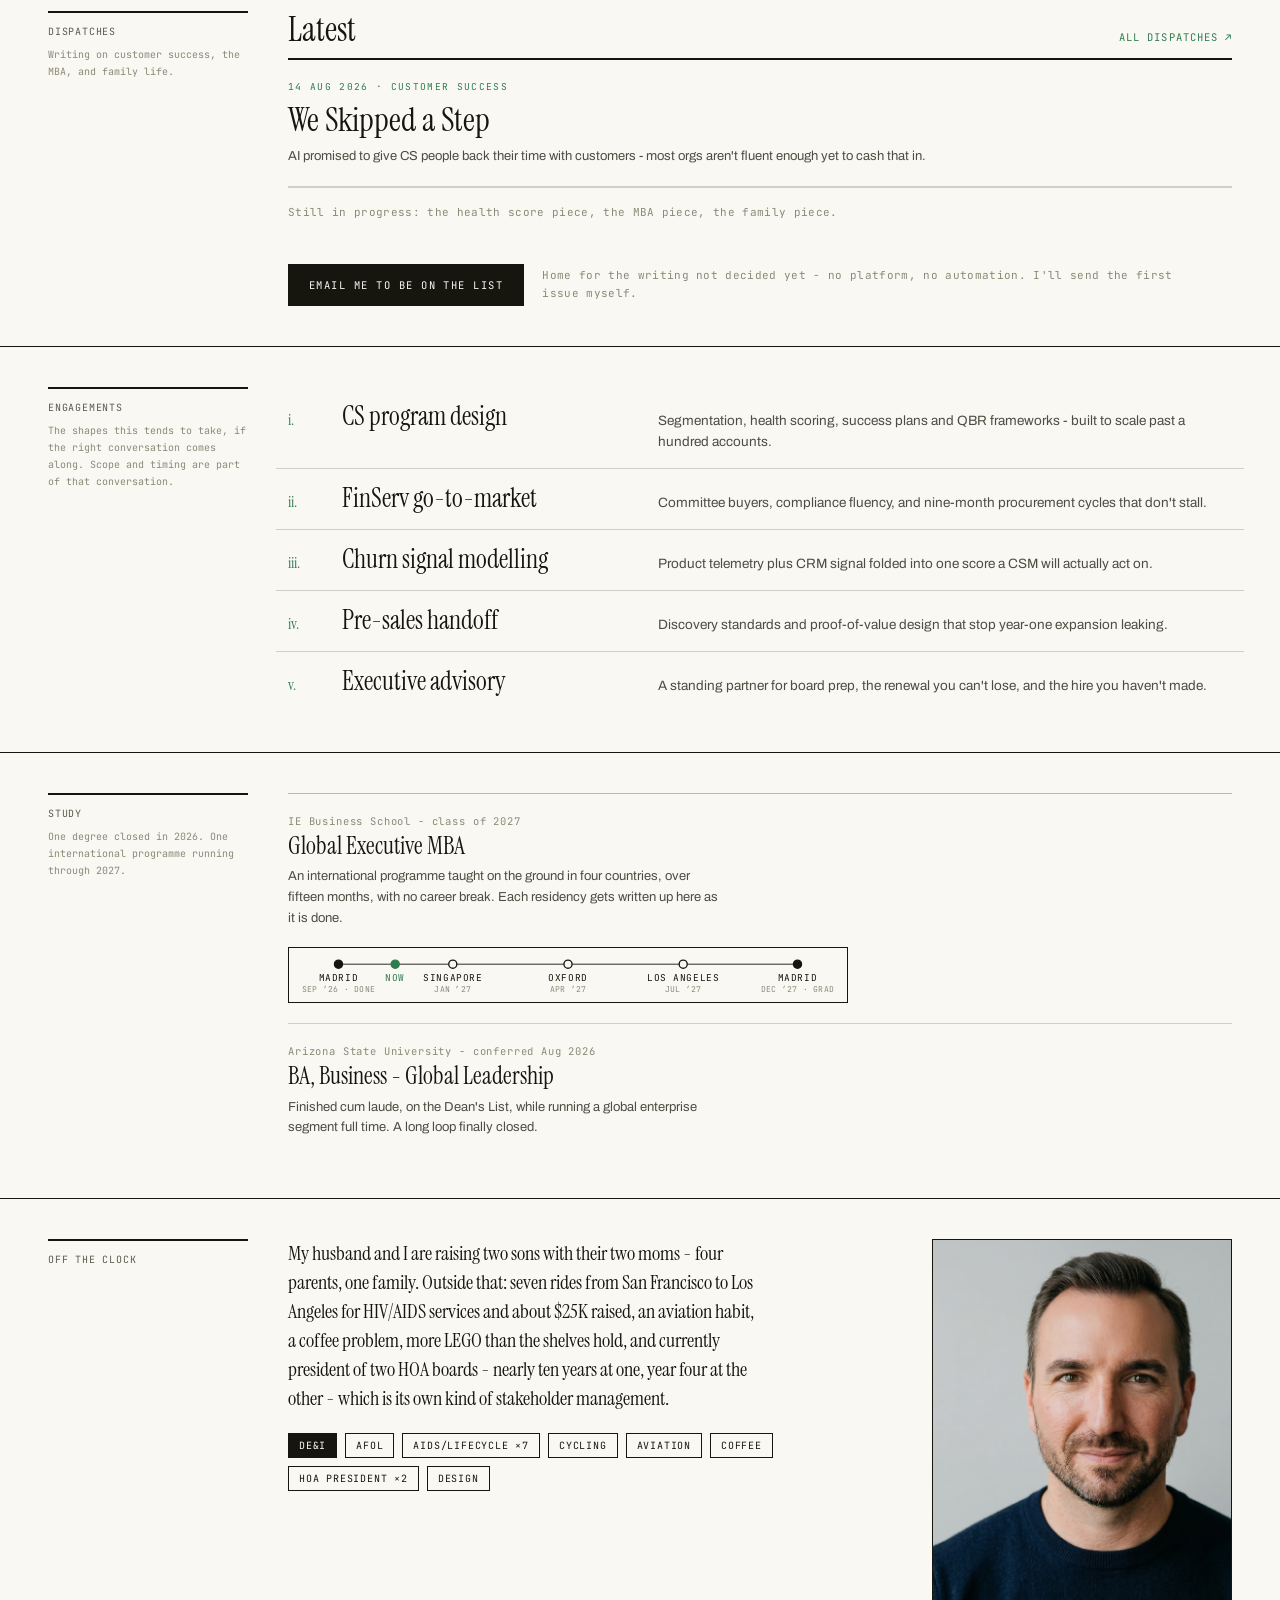
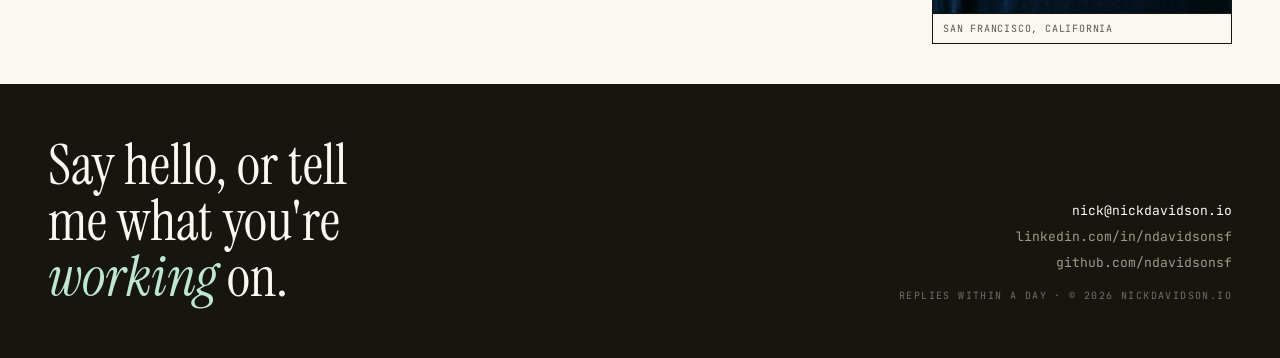
==== commit bad6e01e: "route labels: apostrophe years, drop grad day Co-Authored-By: Claude Sonnet 5.5 <noreply@anthropic.c" ====
--- a/index.html
+++ b/index.html
@@ -162,15 +162,15 @@
         <div class="when">IE Business School - class of 2027</div>
         <h4>Global Executive MBA</h4>
         <p>An international programme taught on the ground in four countries, over fifteen months, with no career break. Each residency gets written up here as it is done.</p>
-        <figure class="route" role="img" aria-label="Programme route: Madrid (complete), then Singapore, Oxford and Los Angeles, returning to Madrid for graduation on 17 December 2027.">
+        <figure class="route" role="img" aria-label="Programme route: Madrid (complete), then Singapore, Oxford and Los Angeles, returning to Madrid for graduation in December 2027.">
           <svg viewBox="0 0 620 60" xmlns="http://www.w3.org/2000/svg">
             <line class="route-track" x1="55" y1="18" x2="565" y2="18"/>
             <g class="route-stops">
-              <g><circle class="done" cx="55" cy="18" r="4.5"/><text x="55" y="37">Madrid</text><text x="55" y="49" class="d">Sep 2026 · done</text><circle class="now" cx="118" cy="18" r="4.5"/><text x="118" y="37" class="n">Now</text></g>
-              <g><circle cx="182" cy="18" r="4.5"/><text x="182" y="37">Singapore</text><text x="182" y="49" class="d">Jan 2027</text></g>
-              <g><circle cx="310" cy="18" r="4.5"/><text x="310" y="37">Oxford</text><text x="310" y="49" class="d">Apr 2027</text></g>
-              <g><circle cx="438" cy="18" r="4.5"/><text x="438" y="37">Los Angeles</text><text x="438" y="49" class="d">Jul 2027</text></g>
-              <g><circle class="grad" cx="565" cy="18" r="4.5"/><text x="565" y="37">Madrid</text><text x="565" y="49" class="d">17 Dec 2027 · grad</text></g>
+              <g><circle class="done" cx="55" cy="18" r="4.5"/><text x="55" y="37">Madrid</text><text x="55" y="49" class="d">Sep ’26 · done</text><circle class="now" cx="118" cy="18" r="4.5"/><text x="118" y="37" class="n">Now</text></g>
+              <g><circle cx="182" cy="18" r="4.5"/><text x="182" y="37">Singapore</text><text x="182" y="49" class="d">Jan ’27</text></g>
+              <g><circle cx="310" cy="18" r="4.5"/><text x="310" y="37">Oxford</text><text x="310" y="49" class="d">Apr ’27</text></g>
+              <g><circle cx="438" cy="18" r="4.5"/><text x="438" y="37">Los Angeles</text><text x="438" y="49" class="d">Jul ’27</text></g>
+              <g><circle class="grad" cx="565" cy="18" r="4.5"/><text x="565" y="37">Madrid</text><text x="565" y="49" class="d">Dec ’27 · grad</text></g>
             </g>
           </svg>
         </figure>
